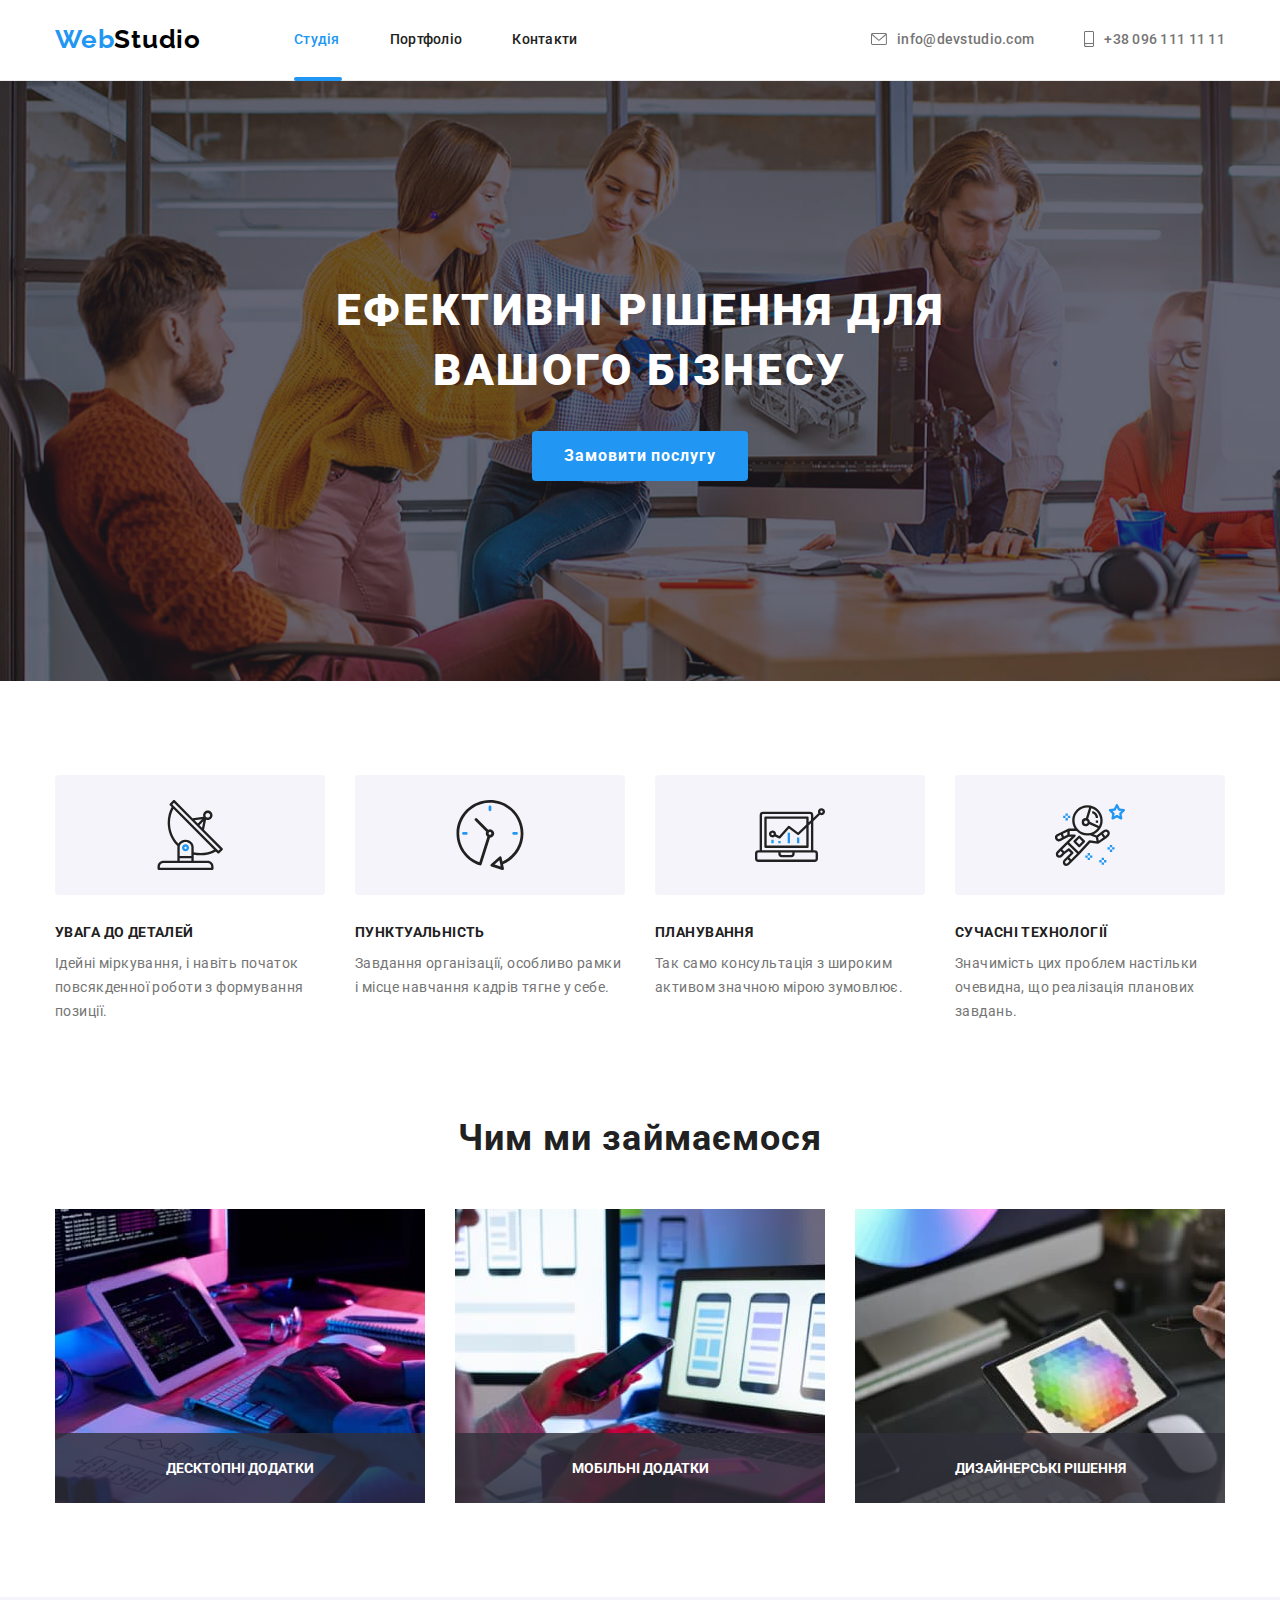
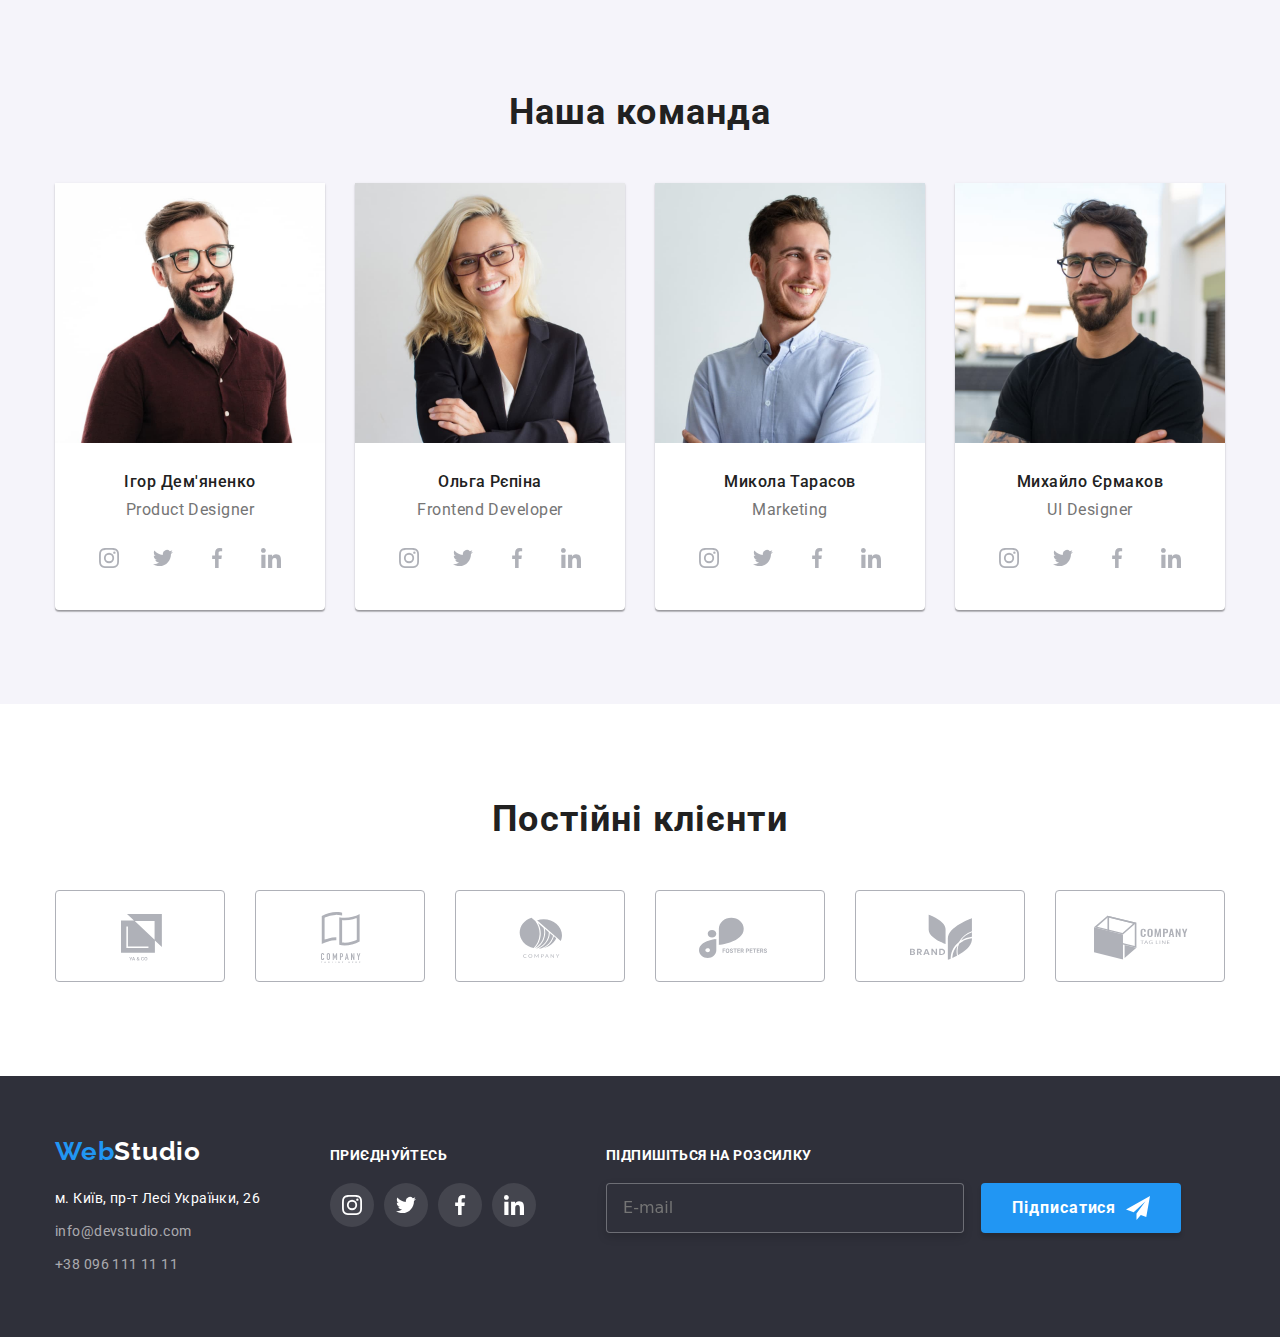
==== index.html @ 1483f4ca "homework-7" ====
<!DOCTYPE html>
<html lang="en">
  <head>
    <meta charset="UTF-8" />
    <meta http-equiv="X-UA-Compatible" content="IE=edge" />
    <meta name="viewport" content="width=device-width, initial-scale=1.0" />
    <title>WebStudio</title>
    <link rel="stylesheet" href="./css/main.min.css">
    <link
      rel="stylesheet"
      href="https://cdnjs.cloudflare.com/ajax/libs/modern-normalize/1.1.0/modern-normalize.min.css"
    />
    <link rel="stylesheet" href="css/styles.css" />
    <link rel="preconnect" href="https://fonts.googleapis.com" />
    <link rel="preconnect" href="https://fonts.gstatic.com" crossorigin />
    <link
      href="https://fonts.googleapis.com/css2?family=Raleway:wght@700&family=Roboto:wght@400;500;700;900&display=swap"
      rel="stylesheet"
    />
  </head>
  <body>
    <!--site header-->
    <header class="header-border">
      <div class="container nave-block">
        <nav class="navigation">
          <a href="index.html" class="logo">
            <span class="logo__text">Web</span>Studio</a>
          <ul class="list nav--list">
            <li class="line__nav--list">
              <a href="index.html" class="list__link list__link--underline">Студія
              </a>
            </li>
            <li class="line__nav--list">
              <a href="portfolio.html" class="list__link">Портфоліо</a>
            </li>
            <li>
              <a href="./" class="list__link">Контакти</a>
            </li>
          </ul>
        </nav>
        <ul class="list contacts--list">
          <li>
            <a href="mailto:info@devstudio.com" class="mail-link"
              > <svg class="header-svg" width="16" height="12">
              <use href="./images/icons.svg#icon-envelope">
              </use>
            </svg> info@devstudio.com</a>
          </li>
          <li>
            <a href="tel:+380961111111" class="tel-link"
              > <svg class="header-svg" width="10" height="16">
              <use href="./images/icons.svg#icon-smartphone">
              </use>
            </svg> +38 096 111 11 11</a>
          </li>
        </ul>
      </div>
    </header>
    <!--main title-->
    <main>
      <section class="maine-background">
        <div class="container">
          <div class="header">
            <h1 class="header__text">
              Ефективні рішення для вашого бізнесу
            </h1>
            <button type="button" class="button" data-modal-open>
              Замовити послугу
            </button>
          </div>
        </div>
      </section>
    </main>
    <!--company advantages-->
    <section>
      <div class="container">
        <h3 class="visually-hidden">Benefits</h2>
        <ul class="list list--advent">
          <li class="line__list--advent">
            <div class="company-card">
            <svg width="70" height="70">
              <use href="./images/icons.svg#icon-Group">
              </use>
            </svg>
          </div>
            <h3 class="header__list--advent">УВАГА ДО ДЕТАЛЕЙ</h3>
            <p class="paragraph__list--advent">Ідейні міркування, і навіть початок повсякденної роботи з формування позиції.
            </p>
          </li>
          <li class="line__list--advent">
            <div class="company-card">
            <svg width="70" height="70">
              <use href="./images/icons.svg#icon-clock">
              </use>
            </svg>
          </div>
            <h3 class="header__list--advent">ПУНКТУАЛЬНІСТЬ</h3>
            <p class="paragraph__list--advent">Завдання організації, особливо рамки і місце навчання кадрів тягне у себе.
            </p>
          </li>
          <li class="line__list--advent">
            <div class="company-card">
            <svg width="70" height="70">
              <use href="./images/icons.svg#icon-diagram">
              </use>
            </svg>
          </div>
            <h3 class="header__list--advent">ПЛАНУВАННЯ</h3>
            <p class="paragraph__list--advent">Так само консультація з широким активом значною мірою зумовлює.
            </p>
          </li>
          <li class="line__list--advent">
            <div class="company-card">
            <svg width="70" height="70">
              <use href="./images/icons.svg#icon-astronaut">
              </use>
            </svg>
          </div>
            <h3 class="header__list--advent">СУЧАСНІ ТЕХНОЛОГІЇ</h3>
            <p class="paragraph__list--advent">Значимість цих проблем настільки очевидна, що реалізація планових завдань.
            </p>
          </li>
        </ul>
      </div>
    </section>
    <!--company services-->
    <section class="services">
      <div class="container">
        <h2 class="webtudio-headers">Чим ми займаємося</h2>
        <ul class="list services--list">
          <li>
            <img src="images/imgg.jpg" alt="keyboard typing" width="370" />
            <div class="overlay-services">
            <p class="overlay-services__paragraph">Десктопні додатки</p>
            </div>
          </li>
          <li>
            <img class="img-position" src="images/imgf.jpg" alt="phone in hands" width="370" />
            <div class="overlay-services">
              <p class="overlay-services__paragraph">Мобільні додатки</p>
            </div>
          </li>
          <li>
            <img src="images/imge.jpg" alt="tablet in hand" width="370" />
            <div class="overlay-services">
            <p class="overlay-services__paragraph">Дизайнерські рішення</p>
            </div>
          </li>
        </ul>
      </div>
    </section>
    <!--company team-->
    <section class="team">
      <div class="container">
        <h2 class="webtudio-headers">Наша команда</h2>
        <ul class="team-list">
          <li class="team-list__line">
            <img src="images/imgd.jpg" alt="man with glasses" width="270" />
            <div class="team-list__card">
              <h3 class="team-list__header">Ігор Дем'яненко</h3>
              <p class="team-list__paragraph">Product Designer</p>
              <ul class="team-item">
          <li class="team-item__line">
           <a href="#" class="team-item__link">
            <svg viewBox="0 0 32 32" width="20">
              <use href="./images/icons.svg#icon-instagram2">
              </use>
            </svg>
           </a>
          </li>
          <li class="team-item__line">
           <a href="#" class="team-item__link">
            <svg viewBox="0 0 32 32" width="20">
              <use href="./images/icons.svg#icon-twitter1">
              </use>
            </svg>
           </a>
          </li>
          <li class="team-item__line">
           <a href="#" class="team-item__link">
            <svg viewBox="0 0 32 32" width="20">
              <use href="./images/icons.svg#icon-facebook">
              </use>
            </svg>
           </a>
          </li>
          <li class="team-item__line">
           <a href="#" class="team-item__link">
            <svg viewBox="0 0 32 32" width="20" height="20">
              <use href="./images/icons.svg#icon-linkedin1">
              </use>
            </svg>
           </a>
          </li>
             </ul>
            </div>
          </li>
          <li class="team-list__line">
            <img src="images/imga.jpg" alt="woman with glasses" width="270" />
            <div class="team-list__card">
              <h3 class="team-list__header">Ольга Рєпіна</h3>
              <p class="team-list__paragraph">Frontend Developer</p>
              <ul class="team-item">
          <li class="team-item__line">
           <a href="#" class="team-item__link">
            <svg viewBox="0 0 32 32" width="20">
              <use href="./images/icons.svg#icon-instagram2">
              </use>
            </svg>
           </a>
          </li>
          <li class="team-item__line">
           <a href="#" class="team-item__link">
            <svg viewBox="0 0 32 32" width="20">
              <use href="./images/icons.svg#icon-twitter1">
              </use>
            </svg>
           </a>
          </li>
          <li class="team-item__line">
           <a href="#" class="team-item__link">
            <svg viewBox="0 0 32 32" width="20">
              <use href="./images/icons.svg#icon-facebook">
              </use>
            </svg>
           </a>
          </li>
          <li class="team-item__line">
           <a href="#" class="team-item__link">
            <svg viewBox="0 0 32 32" width="20" height="20">
              <use href="./images/icons.svg#icon-linkedin1">
              </use>
            </svg>
           </a>
          </li>
             </ul>
            </div>
          </li>
          <li class="team-list__line">
            <img src="images/imgb.jpg" alt="smiling man" width="270" />
            <div class="team-list__card">
              <h3 class="team-list__header">Микола Тарасов</h3>
              <p class="team-list__paragraph">Marketing</p>
              <ul class="team-item">
          <li class="team-item__line">
           <a href="#" class="team-item__link">
            <svg viewBox="0 0 32 32" width="20">
              <use href="./images/icons.svg#icon-instagram2">

              </use>
            </svg>
           </a>
          </li>
          <li class="team-item__line">
           <a href="#" class="team-item__link">
            <svg viewBox="0 0 32 32" width="20">
              <use href="./images/icons.svg#icon-twitter1">

              </use>
            </svg>
           </a>
          </li>
          <li class="team-item__line">
           <a href="#" class="team-item__link">
            <svg viewBox="0 0 32 32" width="20">
              <use href="./images/icons.svg#icon-facebook">

              </use>
            </svg>
           </a>
          </li>
          <li class="team-item__line">
           <a href="#" class="team-item__link">
            <svg viewBox="0 0 32 32" width="20" height="20">
              <use href="./images/icons.svg#icon-linkedin1">

              </use>
            </svg>
           </a>
          </li>
             </ul>
            </div>
          </li>
          <li class="team-list__line">
            <img src="images/imgc.jpg" alt="man with glasses" width="270" />
            <div class="team-list__card">
              <h3 class="team-list__header">Михайло Єрмаков</h3>
              <p class="team-list__paragraph">UI Designer</p>
              <ul class="team-item">
          <li class="team-item__line">
           <a href="#" class="team-item__link">
            <svg viewBox="0 0 32 32" width="20">
              <use href="./images/icons.svg#icon-instagram2">

              </use>
            </svg>
           </a>
          </li>
          <li class="team-item__line">
           <a href="#" class="team-item__link">
            <svg viewBox="0 0 32 32" width="20">
              <use href="./images/icons.svg#icon-twitter1">

              </use>
            </svg>
           </a>
          </li>
          <li class="team-item__line">
           <a href="#" class="team-item__link">
            <svg viewBox="0 0 32 32" width="20">
              <use href="./images/icons.svg#icon-facebook">

              </use>
            </svg>
           </a>
          </li>
          <li class="team-item__line">
           <a href="#" class="team-item__link">
            <svg viewBox="0 0 32 32" width="20">
              <use href="./images/icons.svg#icon-linkedin1">

              </use>
            </svg>
           </a>
          </li>
             </ul>
            </div>
          </li>
        </ul>
      </div>
    </section>
    <!--Partner-->
    <div class="container partner">
    <h2 class="webtudio-headers">
      Постійні клієнти
    </h2>
    <ul class="partner-list">
    <li class="partner-list__line">
     <a href="#" class="partner-list__link">
      <svg viewBox="0 0 28 32" width="41">
       <use href="./images/icons.svg#icon-group1">
      </use>
      </svg>
     </a>
      </li>
      <li class="partner-list__line">
<a href="#" class="partner-list__link">
  <svg viewBox="0 0 25 32" width="40">
    <use href="./images/icons.svg#icon-group2">

    </use>
  </svg>
</a>       
      </li>
      <li class="partner-list__line">
<a href="#" class="partner-list__link">
  <svg viewBox="0 0 34 32" width="43.46">
    <use href="./images/icons.svg#icon-Object">

    </use>
  </svg>
</a>
      </li>
      <li class="partner-list__line">
<a href="#" class="partner-list__link">
  <svg viewBox="0 0 65 32" width="84.44">
    <use href="./images/icons.svg#icon-group3">

    </use>
  </svg>
</a>
      </li>
      <li class="partner-list__line">
<a href="#" class="partner-list__link">
  <svg viewBox="0 0 43 32" width="62.54">
    <use href="./images/icons.svg#icon-group4">

    </use>
  </svg>
</a>
      </li>
      <li class="partner-list__line">
<a href="#" class="partner-list__link">
  <svg viewBox="0 0 67 32" width="93.79">
    <use href="./images/icons.svg#icon-Object5">

    </use>
  </svg>
</a>
      </li>
    </ul>
    </div>
    <!--contact Information-->
    <footer class="footer-background">
      <div class="container footer-block">
        <div class="footer-element-1">
        <a href="index.html" class="footer-link">
          <span class="logo__text">Web</span>Studio</a>
        <address>
          <ul class="footer-navigation">
            <li class="footer-navigation__line">
              <a
                href="https://goo.su/RLjycHD"
                target="_blank"
                rel="noopener noreferrer nofollow"
                class="footer-map"
                >м. Київ, пр-т Лесі Українки, 26</a
              >
            </li>
            <li class="footer-navigation__line">
              <a href="mailto:info@devstudio.com" class="footer-mail"
                >info@devstudio.com</a
              >
            </li>
            <li class="footer-navigation__line">
              <a href="tel:+380961111111" class="footer-number"
                >+38 096 111 11 11</a
              >
            </li>
          </ul>
        </div>
          <div class="footer-element-2">
            <p class="footer-paragraph">
              Приєднуйтесь
            </p>
          <ul class="footer-icon">
            <li class="footer-icon__line">
              <a href="#" class="footer-icon__link">
            <svg viewBox="0 0 32 32" width="20">
              <use href="./images/icons.svg#icon-instagram2">
              </use>
            </svg>
           </a>
            </li>
            <li>
              <a href="#" class="footer-icon__link">
            <svg viewBox="0 0 32 32" width="20">
              <use href="./images/icons.svg#icon-twitter1">
              </use>
            </svg>
           </a>
            </li>
            <li>
              <a href="#" class="footer-icon__link">
            <svg viewBox="0 0 32 32" width="20">
              <use href="./images/icons.svg#icon-facebook">
              </use>
            </svg>
           </a>
            </li>
            <li>
              <a href="#" class="footer-icon__link">
            <svg viewBox="0 0 32 32" width="20">
              <use href="./images/icons.svg#icon-linkedin1">
              </use>
            </svg>
           </a>
            </li>
          </ul>
          </div>
          <form>
            <p class="footer-paragraph">Підпишіться на розсилку</p>
            <label class="footer-form">
              <input 
              type="email" 
              name="email" 
              placeholder="E-mail"
              class="footer-form__input">
            </label>           
            <button type="submit" class="footer-button"> <span class="button-display"> Підписатися
              <svg viewBox="0 0 32 32" width="24" class="footer-button__icon">
              <use href="./images/icons.svg#icon-send">
              </use>
            </svg>
            </span>
            </button>
          </form>
          </div>
        </address>
      </div>
    </footer>
    <!--data-modal-->
    <div class="backdrop is-hidden" data-modal>
  <div class="modal">
    <form class="data-form">
      <h2 class="data-form__header">Залиште свої дані, ми вам передзвонимо</h2>
      <div class="inputs">
      <div class="form-field">
      <label for="name">
        <p class="data-form__paragraph">Ім'я</p>
        <div class="text-field">
        <input type="text" name="name" id="name" placeholder=" " class="text-field__input"/>
        <svg viewBox="0 0 32 32" width="18" class="text-field__icon">
              <use href="./images/icons.svg#icon-person-black">
              </use>
            </svg>
        </div>
      </label>
    </div>
      <div class="form-field">
      <label for="tel">
        <p class="data-form__paragraph">Телефон</p>
        <div class="text-field">
      <input type="tel" name="phone_number" id="tel" placeholder=" " class="text-field__input"/>
      <svg viewBox="0 0 32 32" width="18" class="text-field__icon">
              <use href="./images/icons.svg#icon-phone-black">
              </use>
            </svg>
            </div>
      </label>
      </div>
      <div class="form-field">
      <label for="email">
        <p class="data-form__paragraph">Пошта</p>
        <div class="text-field">
      <input type="email" name="email" id="email" placeholder=" " class="text-field__input"/>
      <svg viewBox="0 0 32 32" width="18" class="text-field__icon">
              <use href="./images/icons.svg#icon-email-black">
              </use>
            </svg>
            </div>
      </label>
      </div>
      <div class="form-field">
      <label>
        <p class="data-form__paragraph">Коментар</p>
        <textarea name="Commets" placeholder="Введіть текст" class="comment"></textarea>
      </label>
      </div>
      </div>
      <div class="checkbox">
        <label for="treaty" class="checkbox__lable">
      <input 
       type="checkbox" 
       name="" 
       id="treaty" 
       class="checkbox__input">
      <svg viewBox="0 0 34 32" width="16" class="checkbox__icon">
        <use href="./images/icons.svg#icon-icon-check">
        </use>
      </svg>
      <span class="checkbox__text"> Погоджуюся з розсилкою та приймаю <a href="#" class="checkbox__link"> Умови договору</a> </span>
      </label>
      </div>
      <div>
      <button type="submit" class="form-button">
        Відправити
      </button>
      </div>
    </form>
    <button class="modal-close" type="button" data-modal-close>
      <svg viewBox="0 0 32 32" width="18" height="18" class="modal-close__icon">
        <use href="./images/icons.svg#icon-close">
        </use>
      </svg>

    </button>

  </div>

    </div>
    <script src="./js/modal.js"></script>
  </body>
</html>
---- css/main.min.css ----
body{font-family:"Roboto","Raleway";color:#212121}.list{list-style-type:none;margin:0px;padding:0px}.container{width:1200px;padding-left:15px;padding-right:15px;margin:0 auto}h1,h2,h3,h4,h5,h6,p,ul{margin:0px}section{padding-top:94px;padding-bottom:94px}img{display:block;max-width:100%;height:auto}.logo{font-family:"Raleway";font-weight:700;font-size:26px;line-height:1.19;letter-spacing:.03em;color:#000;text-decoration:none;-webkit-transition-duration:250ms;transition-duration:250ms;-webkit-transition-timing-function:cubic-bezier(0.4, 0, 0.2, 1);transition-timing-function:cubic-bezier(0.4, 0, 0.2, 1)}.logo__text{color:#2196f3}.list__link{font-family:"Roboto";font-weight:500;font-size:14px;line-height:1.14;letter-spacing:.02em;text-decoration:none;color:#212121;-webkit-transition-duration:250ms;transition-duration:250ms;-webkit-transition-timing-function:cubic-bezier(0.4, 0, 0.2, 1);transition-timing-function:cubic-bezier(0.4, 0, 0.2, 1)}.list__link:hover{color:#2196f3}.list__link:focus{color:#2196f3;-webkit-transition-duration:250ms;transition-duration:250ms;-webkit-transition-timing-function:cubic-bezier(0.4, 0, 0.2, 1);transition-timing-function:cubic-bezier(0.4, 0, 0.2, 1)}.mail-link{font-family:"Roboto";font-weight:500;font-size:14px;line-height:1.14px;letter-spacing:.02em;color:#757575;text-decoration:none;margin-right:50px;display:-webkit-box;display:-ms-flexbox;display:flex;-webkit-box-align:center;-ms-flex-align:center;align-items:center;-webkit-transition-duration:250ms;transition-duration:250ms;-webkit-transition-timing-function:cubic-bezier(0.4, 0, 0.2, 1);transition-timing-function:cubic-bezier(0.4, 0, 0.2, 1)}.mail-link:hover{color:#2196f3}.mail-link:hover .header-svg,.mail-link:focus .header-svg{fill:#2196f3}.header-svg{fill:#757575;margin-right:10px;-webkit-transition-duration:250ms;transition-duration:250ms;-webkit-transition-timing-function:cubic-bezier(0.4, 0, 0.2, 1);transition-timing-function:cubic-bezier(0.4, 0, 0.2, 1)}.tel-link{font-family:"Roboto";font-weight:500;font-size:14px;line-height:1.14px;letter-spacing:.02em;color:#757575;text-decoration:none;display:-webkit-box;display:-ms-flexbox;display:flex;-webkit-box-align:center;-ms-flex-align:center;align-items:center;-webkit-transition-duration:250ms;transition-duration:250ms;-webkit-transition-timing-function:cubic-bezier(0.4, 0, 0.2, 1);transition-timing-function:cubic-bezier(0.4, 0, 0.2, 1)}.tel-link:hover .header-svg,.tel-link:focus .header-svg{fill:#2196f3}.tel-link:hover{color:#2196f3}.nave-block{display:-webkit-box;display:-ms-flexbox;display:flex}.navigation{display:-webkit-box;display:-ms-flexbox;display:flex;-webkit-box-align:center;-ms-flex-align:center;align-items:center}.nav--list{display:-webkit-box;display:-ms-flexbox;display:flex;-webkit-box-align:center;-ms-flex-align:center;align-items:center;padding-left:0px;margin-left:93px;margin-right:auto}.line__nav--list{margin-right:50px}.contacts--list{display:-webkit-box;display:-ms-flexbox;display:flex;-webkit-box-align:center;-ms-flex-align:center;align-items:center;padding-left:0px;margin-left:auto}.header-border{border-bottom:1px solid #ececec;padding:24px 0 25px}.list__link--underline{position:relative;color:#2196f3}.list__link--underline::after{content:" ";display:block;position:absolute;width:48px;height:4px;background:#2196f3;border-radius:2px;margin-top:28px}.list__link--underline-2{position:relative;color:#2196f3}.list__link--underline-2::after{content:" ";display:block;position:absolute;width:78px;height:4px;background:#2196f3;border-radius:2px;margin-top:28px}.maine-background{padding:200px 0;background-color:#2f303a;background-image:-webkit-gradient(linear, left top, right top, from(rgba(47, 48, 58, 0.4)), to(rgba(47, 48, 58, 0.4))),url(../images/background.png);background-image:linear-gradient(to right, rgba(47, 48, 58, 0.4), rgba(47, 48, 58, 0.4)),url(../images/background.png);max-width:1600px;margin:0 auto}.header{display:-webkit-box;display:-ms-flexbox;display:flex;-webkit-box-orient:vertical;-webkit-box-direction:normal;-ms-flex-direction:column;flex-direction:column;-webkit-box-align:center;-ms-flex-align:center;align-items:center}.header__text{font-family:"Roboto";font-weight:900;font-size:44px;line-height:1.36;letter-spacing:.06em;text-transform:uppercase;color:#fff;text-align:center;max-width:696px}.button{font-family:"Roboto";font-weight:700;font-size:16px;line-height:1.87;letter-spacing:.06em;background:#2196f3;color:#fff;border:none;border-radius:4px;width:216px;height:50px;margin-top:30px;-webkit-transition-duration:250ms;transition-duration:250ms;-webkit-transition-timing-function:cubic-bezier(0.4, 0, 0.2, 1);transition-timing-function:cubic-bezier(0.4, 0, 0.2, 1);cursor:pointer}.button:hover{-webkit-box-shadow:0px 4px 4px rgba(0,0,0,.15);box-shadow:0px 4px 4px rgba(0,0,0,.15)}.visually-hidden{position:absolute;white-space:nowrap;width:1px;height:1px;overflow:hidden;border:0;padding:0;clip:rect(0 0 0 0);-webkit-clip-path:inset(50%);clip-path:inset(50%);margin:-1px}.company-card{display:-webkit-box;display:-ms-flexbox;display:flex;-webkit-box-pack:center;-ms-flex-pack:center;justify-content:center;-webkit-box-align:center;-ms-flex-align:center;align-items:center;background:#f5f4fa;border-radius:4px;margin-bottom:30px;width:270px;height:120px}.list--advent{display:-webkit-box;display:-ms-flexbox;display:flex;padding-left:0px;gap:30px}.line__list--advent{width:270px}.header__list--advent{font-family:"Roboto";font-weight:700;font-size:14px;line-height:1.14;letter-spacing:.03em;text-transform:uppercase;padding-bottom:10px}.paragraph__list--advent{font-family:"Roboto";font-size:14px;line-height:24px;letter-spacing:.03em;color:#757575}.overlay-services{position:relative;display:-webkit-box;display:-ms-flexbox;display:flex;-webkit-box-pack:center;-ms-flex-pack:center;justify-content:center}.overlay-services::before{content:"";position:absolute;bottom:0;width:100%;height:70px;background-color:rgba(47,48,58,.8)}.overlay-services__paragraph{font-family:"Roboto";position:absolute;bottom:0;margin:0;padding:27px 0;font-weight:700;font-size:14px;line-height:1.143;text-transform:uppercase;color:#fff}.services{padding-top:0}.webtudio-headers{font-family:"Roboto";font-weight:700;font-size:36px;line-height:1.16;letter-spacing:.03em;text-align:center}.services--list{display:-webkit-box;display:-ms-flexbox;display:flex;padding-left:0px;gap:30px;margin-top:50px}.team-item{display:-webkit-box;display:-ms-flexbox;display:flex;-webkit-box-pack:center;-ms-flex-pack:center;justify-content:center;-webkit-box-align:center;-ms-flex-align:center;align-items:center;padding:0px}.team-item__line{list-style-type:none}.team-item__line:not(:first-child){margin-left:10px}.team-item__link{display:-webkit-box;display:-ms-flexbox;display:flex;-webkit-box-align:center;-ms-flex-align:center;align-items:center;-webkit-box-pack:center;-ms-flex-pack:center;justify-content:center;fill:#afb1b8;width:44px;height:44px;-webkit-transition-duration:250ms;transition-duration:250ms;-webkit-transition-timing-function:cubic-bezier(0.4, 0, 0.2, 1);transition-timing-function:cubic-bezier(0.4, 0, 0.2, 1)}.team-item__link:hover{fill:#fff;background:#2196f3;border-radius:50%}.team-item__link:focus{fill:#fff;background:#2196f3;border-radius:50%;-webkit-transition-duration:250ms;transition-duration:250ms;-webkit-transition-timing-function:cubic-bezier(0.4, 0, 0.2, 1);transition-timing-function:cubic-bezier(0.4, 0, 0.2, 1)}.team-list{display:-webkit-box;display:-ms-flexbox;display:flex;gap:30px;padding-left:0px;margin-top:50px}.team-list__line{background:#fff;-webkit-box-shadow:0px 1px 3px rgba(0,0,0,.12),0px 1px 1px rgba(0,0,0,.14),0px 2px 1px rgba(0,0,0,.2);box-shadow:0px 1px 3px rgba(0,0,0,.12),0px 1px 1px rgba(0,0,0,.14),0px 2px 1px rgba(0,0,0,.2);border-radius:0px 0px 4px 4px;list-style-type:none}.team-list__card{text-align:center;padding-top:30px;padding-bottom:30px}.team-list__header{font-family:"Roboto";font-weight:500;font-size:16px;line-height:1.18;letter-spacing:.03em}.team-list__paragraph{font-family:"Roboto";font-size:16px;line-height:1.18;letter-spacing:.03em;color:#757575;margin-top:10px;margin-bottom:16px}.webtudio-headers{font-family:"Roboto";font-weight:700;font-size:36px;line-height:42px;text-align:center;letter-spacing:.03em;color:#212121}.team{background-color:#f5f4fa}.partner{padding-top:94px;padding-bottom:94px}.partner-list{display:-webkit-box;display:-ms-flexbox;display:flex;-webkit-box-pack:center;-ms-flex-pack:center;justify-content:center;-webkit-box-align:center;-ms-flex-align:center;align-items:center;padding-left:0;margin-top:50px;gap:30px}.partner-list__line{list-style-type:none;width:170px;height:92px;border:1px solid #afb1b8;border-radius:4px;-webkit-transition-duration:250ms;transition-duration:250ms;-webkit-transition-timing-function:cubic-bezier(0.4, 0, 0.2, 1);transition-timing-function:cubic-bezier(0.4, 0, 0.2, 1)}.partner-list__link{fill:#afb1b8;display:-webkit-box;display:-ms-flexbox;display:flex;-webkit-box-align:center;-ms-flex-align:center;align-items:center;-webkit-box-pack:center;-ms-flex-pack:center;justify-content:center;width:170px;height:92px;-webkit-transition-duration:250ms;transition-duration:250ms;-webkit-transition-timing-function:cubic-bezier(0.4, 0, 0.2, 1);transition-timing-function:cubic-bezier(0.4, 0, 0.2, 1)}.partner-list__link:hover{fill:#2196f3}.partner-list__line:hover{border:1px solid #2196f3;border-radius:4px}.partner-list__line:focus{border:1px solid #2196f3;border-radius:4px;-webkit-transition-duration:250ms;transition-duration:250ms;-webkit-transition-timing-function:cubic-bezier(0.4, 0, 0.2, 1);transition-timing-function:cubic-bezier(0.4, 0, 0.2, 1)}.partner-list__link:focus{fill:#2196f3;-webkit-transition-duration:250ms;transition-duration:250ms;-webkit-transition-timing-function:cubic-bezier(0.4, 0, 0.2, 1);transition-timing-function:cubic-bezier(0.4, 0, 0.2, 1)}.backdrop{position:fixed;width:100%;height:100%;top:0;left:0;background-color:rgba(0,0,0,.2);-webkit-transition:opacity 250ms cubic-bezier(0.4, 0, 0.2, 1);transition:opacity 250ms cubic-bezier(0.4, 0, 0.2, 1);opacity:1}.backdrop.is-hidden .modal{-webkit-transform:translate(-50%, -50%) scale(0.9);transform:translate(-50%, -50%) scale(0.9);-webkit-transition:-webkit-transform 250ms cubic-bezier(0.4, 0, 0.2, 1);transition:-webkit-transform 250ms cubic-bezier(0.4, 0, 0.2, 1);transition:transform 250ms cubic-bezier(0.4, 0, 0.2, 1);transition:transform 250ms cubic-bezier(0.4, 0, 0.2, 1), -webkit-transform 250ms cubic-bezier(0.4, 0, 0.2, 1)}.modal{position:absolute;width:528px;height:581px;background-color:#fff;top:50%;left:50%;-webkit-transform:translate(-50%, -50%) scale(1);transform:translate(-50%, -50%) scale(1);-webkit-transition:-webkit-transform 250ms cubic-bezier(0.4, 0, 0.2, 1);transition:-webkit-transform 250ms cubic-bezier(0.4, 0, 0.2, 1);transition:transform 250ms cubic-bezier(0.4, 0, 0.2, 1);transition:transform 250ms cubic-bezier(0.4, 0, 0.2, 1), -webkit-transform 250ms cubic-bezier(0.4, 0, 0.2, 1)}.backdrop.is-hidden{opacity:0;pointer-events:none}.modal-close{position:absolute;display:-webkit-box;display:-ms-flexbox;display:flex;-webkit-box-pack:center;-ms-flex-pack:center;justify-content:center;-webkit-box-align:center;-ms-flex-align:center;align-items:center;width:30px;height:30px;border:1px solid rgba(0,0,0,.1019607843);background-color:#fff;border-radius:50%;margin-left:490px;margin-top:8px}.modal-close__icon{fill:#000;cursor:pointer}.modal-close__icon:hover{fill:#2196f3}.data-form{position:absolute}.data-form__header{font-family:"Roboto";text-align:center;font-size:20px;letter-spacing:.03em;margin-top:40px}.data-form__paragraph{font-family:"Roboto";font-size:12px;line-height:14px;letter-spacing:.01em;color:#757575;margin-bottom:4px;width:22px;height:14px}.inputs{margin-top:12px;margin-right:40px;margin-left:40px;margin-bottom:20px}.form-field{display:-webkit-box;display:-ms-flexbox;display:flex;-webkit-box-align:center;-ms-flex-align:center;align-items:center;-webkit-box-pack:center;-ms-flex-pack:center;justify-content:center;margin-top:10px}.text-field{position:relative}.text-field__icon{position:absolute;top:50%;left:15px;-webkit-transform:translateY(-50%);transform:translateY(-50%);cursor:pointer}.text-field__input{-webkit-box-sizing:border-box;box-sizing:border-box;width:448px;height:40px;border:1px solid rgba(33,33,33,.2);border-radius:4px;outline:none;resize:none;cursor:pointer;padding-left:42px}.text-field__input:focus{border:1px solid #2196f3}.text-field__input:focus+.text-field__icon{fill:#2196f3}.checkbox{width:425px;height:24px;margin-left:52px}.checkbox__lable{display:-webkit-box;display:-ms-flexbox;display:flex;-webkit-box-pack:center;-ms-flex-pack:center;justify-content:center;-webkit-box-align:center;-ms-flex-align:center;align-items:center}.checkbox__input{appearance:none;-webkit-appearance:none;-moz-appearance:none}.checkbox__icon{display:-webkit-box;display:-ms-flexbox;display:flex;-webkit-box-pack:center;-ms-flex-pack:center;justify-content:center;-webkit-box-align:center;-ms-flex-align:center;align-items:center;width:16px;height:15px;border:2px solid #212121;border-radius:2px;margin-right:8.38px;-webkit-transition-duration:250ms;transition-duration:250ms;-webkit-transition-timing-function:cubic-bezier(0.4, 0, 0.2, 1);transition-timing-function:cubic-bezier(0.4, 0, 0.2, 1);cursor:pointer}.checkbox__input:checked+.checkbox__icon{background-color:#2196f3;-webkit-transition-duration:250ms;transition-duration:250ms;-webkit-transition-timing-function:cubic-bezier(0.4, 0, 0.2, 1);transition-timing-function:cubic-bezier(0.4, 0, 0.2, 1);border:none}.checkbox__text{font-family:"Roboto";width:400.62px;height:24px;font-weight:400;font-size:14px;line-height:24px;letter-spacing:.03em;color:#757575}.checkbox__link{-webkit-text-decoration-line:underline;text-decoration-line:underline;color:#2196f3}.form-button{font-family:"Roboto";font-weight:700;font-size:16px;line-height:30px;letter-spacing:.06em;color:#fff;margin-top:30px;margin-left:164px;width:200px;height:50px;background:#2196f3;border-radius:4px;border:none;cursor:pointer}textarea{resize:none;width:448px;height:120px;border:1px solid rgba(33,33,33,.2);border-radius:4px}.comment{padding-left:16px;padding-top:12px;outline:none;resize:none;cursor:pointer}.comment::-webkit-input-placeholder{font-family:"Roboto";font-size:12px;line-height:14px;letter-spacing:.01em;color:rgba(117,117,117,.5)}.comment::-moz-placeholder{font-family:"Roboto";font-size:12px;line-height:14px;letter-spacing:.01em;color:rgba(117,117,117,.5)}.comment:-ms-input-placeholder{font-family:"Roboto";font-size:12px;line-height:14px;letter-spacing:.01em;color:rgba(117,117,117,.5)}.comment::-ms-input-placeholder{font-family:"Roboto";font-size:12px;line-height:14px;letter-spacing:.01em;color:rgba(117,117,117,.5)}.comment::placeholder{font-family:"Roboto";font-size:12px;line-height:14px;letter-spacing:.01em;color:rgba(117,117,117,.5)}.comment:focus{border:1px solid #2196f3;border-radius:4px}.footer-background{background-color:#2f303a;padding:60px 0}.footer-block{display:-webkit-box;display:-ms-flexbox;display:flex;gap:70px;-webkit-box-align:baseline;-ms-flex-align:baseline;align-items:baseline}.footer-element-1{display:-webkit-box;display:-ms-flexbox;display:flex;-webkit-box-orient:vertical;-webkit-box-direction:normal;-ms-flex-direction:column;flex-direction:column;padding:0}.footer-link{font-family:"Raleway";font-weight:700;font-size:26px;line-height:1.19;letter-spacing:.03em;color:#fff;text-decoration:none;-webkit-transition-duration:250ms;transition-duration:250ms;-webkit-transition-timing-function:cubic-bezier(0.4, 0, 0.2, 1);transition-timing-function:cubic-bezier(0.4, 0, 0.2, 1)}.footer-link:hover{text-shadow:0px 4px 4px rgba(0,0,0,.25)}address{margin-top:20px}.footer-navigation{padding:0px;list-style-type:none}.footer-navigation__line:not(:first-child){margin-top:9px}.footer-map{font-family:"Roboto";font-style:normal;font-size:14px;line-height:1.71;letter-spacing:.03em;color:#fff;text-decoration:none;-webkit-transition-duration:250ms;transition-duration:250ms;-webkit-transition-timing-function:cubic-bezier(0.4, 0, 0.2, 1);transition-timing-function:cubic-bezier(0.4, 0, 0.2, 1)}.footer-mail,.footer-number{font-family:"Roboto";font-style:normal;font-size:14px;line-height:1.71;letter-spacing:.03em;color:rgba(255,255,255,.6);text-decoration:none;-webkit-transition-duration:250ms;transition-duration:250ms;-webkit-transition-timing-function:cubic-bezier(0.4, 0, 0.2, 1);transition-timing-function:cubic-bezier(0.4, 0, 0.2, 1)}.footer-map:hover,.footer-mail:hover,.footer-number:hover{color:#2196f3;text-shadow:0px 4px 4px rgba(0,0,0,.25)}.footer-map:focus,.footer-mail:focus,.footer-number:focus{color:#2196f3;text-shadow:0px 4px 4px rgba(0,0,0,.25);-webkit-transition-duration:250ms;transition-duration:250ms;-webkit-transition-timing-function:cubic-bezier(0.4, 0, 0.2, 1);transition-timing-function:cubic-bezier(0.4, 0, 0.2, 1)}.footer-paragraph{font-family:"Roboto";font-weight:700;font-size:14px;line-height:16px;letter-spacing:.03em;text-transform:uppercase;color:#fff}.footer-element-2{display:-webkit-box;display:-ms-flexbox;display:flex;-webkit-box-orient:vertical;-webkit-box-direction:normal;-ms-flex-direction:column;flex-direction:column}.footer-icon{display:-webkit-box;display:-ms-flexbox;display:flex;padding:0;list-style-type:none;margin-top:20px;gap:10px}.footer-icon__link{display:-webkit-box;display:-ms-flexbox;display:flex;-webkit-box-pack:center;-ms-flex-pack:center;justify-content:center;-webkit-box-align:center;-ms-flex-align:center;align-items:center;fill:#fff;background:rgba(255,255,255,.1);border-radius:50%;width:44px;height:44px;-webkit-transition-duration:250ms;transition-duration:250ms;-webkit-transition-timing-function:cubic-bezier(0.4, 0, 0.2, 1);transition-timing-function:cubic-bezier(0.4, 0, 0.2, 1)}.footer-icon__link:hover{background:#2196f3}.footer-icon__link:focus{background:#2196f3;-webkit-transition-duration:250ms;transition-duration:250ms;-webkit-transition-timing-function:cubic-bezier(0.4, 0, 0.2, 1);transition-timing-function:cubic-bezier(0.4, 0, 0.2, 1)}.footer-form::-webkit-input-placeholder{font-family:"Roboto";font-style:normal;font-weight:400;font-size:16px;line-height:20px;letter-spacing:.03em;color:rgba(255,255,255,.6)}.footer-form::-moz-placeholder{font-family:"Roboto";font-style:normal;font-weight:400;font-size:16px;line-height:20px;letter-spacing:.03em;color:rgba(255,255,255,.6)}.footer-form:-ms-input-placeholder{font-family:"Roboto";font-style:normal;font-weight:400;font-size:16px;line-height:20px;letter-spacing:.03em;color:rgba(255,255,255,.6)}.footer-form::-ms-input-placeholder{font-family:"Roboto";font-style:normal;font-weight:400;font-size:16px;line-height:20px;letter-spacing:.03em;color:rgba(255,255,255,.6)}.footer-form::placeholder{font-family:"Roboto";font-style:normal;font-weight:400;font-size:16px;line-height:20px;letter-spacing:.03em;color:rgba(255,255,255,.6)}.footer-form__input{border:1px solid rgba(255,255,255,.3);border-radius:4px;background-color:#2f303a;-webkit-filter:drop-shadow(0px 4px 4px rgba(0, 0, 0, 0.15));filter:drop-shadow(0px 4px 4px rgba(0, 0, 0, 0.15));padding-top:0px;padding-left:16px;width:358px;height:50px;margin-top:20px;outline:none;cursor:pointer}.footer-button{font-family:"Roboto";width:200px;height:50px;background:#2196f3;-webkit-box-shadow:0px 4px 4px rgba(0,0,0,.15);box-shadow:0px 4px 4px rgba(0,0,0,.15);border-radius:4px;font-weight:700;font-size:16px;line-height:30px;letter-spacing:.06em;color:#fff;border:none;margin-left:12px;cursor:pointer}.footer-button__icon{margin-left:10px}.button-display{display:-webkit-box;display:-ms-flexbox;display:flex;-webkit-box-pack:center;-ms-flex-pack:center;justify-content:center;padding:0px}.filter-button{font-family:"Roboto";font-weight:500;font-size:16px;line-height:1.62;text-align:center;letter-spacing:.03em;background:#f5f4fa;border-radius:4px;border:none;height:38px;margin-right:8px;-webkit-transition-duration:250ms;transition-duration:250ms;-webkit-transition-timing-function:cubic-bezier(0.4, 0, 0.2, 1);transition-timing-function:cubic-bezier(0.4, 0, 0.2, 1)}.filter-button:hover{cursor:pointer;background:#2196f3;color:#fff;-webkit-box-shadow:0px 3px 1px rgba(0,0,0,.1),0px 1px 2px rgba(0,0,0,.08),0px 2px 2px rgba(0,0,0,.12);box-shadow:0px 3px 1px rgba(0,0,0,.1),0px 1px 2px rgba(0,0,0,.08),0px 2px 2px rgba(0,0,0,.12)}.filter-button:focus{cursor:pointer;background:#2196f3;color:#fff;-webkit-box-shadow:0px 3px 1px rgba(0,0,0,.1),0px 1px 2px rgba(0,0,0,.08),0px 2px 2px rgba(0,0,0,.12);box-shadow:0px 3px 1px rgba(0,0,0,.1),0px 1px 2px rgba(0,0,0,.08),0px 2px 2px rgba(0,0,0,.12);-webkit-transition-duration:250ms;transition-duration:250ms;-webkit-transition-timing-function:cubic-bezier(0.4, 0, 0.2, 1);transition-timing-function:cubic-bezier(0.4, 0, 0.2, 1)}.filter-button--1{width:73px}.filter-button--2{width:125px}.filter-button--3{width:112px}.filter-button--4{width:103px}.filter-button--5{width:130px}.list--cards{display:-webkit-box;display:-ms-flexbox;display:flex;-ms-flex-wrap:wrap;flex-wrap:wrap;gap:30px;margin-top:50px}.line__list--cards{-ms-flex-preferred-size:calc((100% - 60px)/3);flex-basis:calc((100% - 60px)/3);-webkit-transition-duration:250ms;transition-duration:250ms;-webkit-transition-timing-function:cubic-bezier(0.4, 0, 0.2, 1);transition-timing-function:cubic-bezier(0.4, 0, 0.2, 1)}.line__list--cards:hover{-webkit-box-shadow:0px 1px 1px rgba(0,0,0,.12),0px 4px 4px rgba(0,0,0,.06),1px 4px 6px rgba(0,0,0,.16);box-shadow:0px 1px 1px rgba(0,0,0,.12),0px 4px 4px rgba(0,0,0,.06),1px 4px 6px rgba(0,0,0,.16)}.cards-position{position:relative;overflow:hidden}.cards-position:hover .overlay-portfolio{-webkit-transform:translatey(0);transform:translatey(0);-webkit-transition-duration:250ms;transition-duration:250ms;-webkit-transition-timing-function:cubic-bezier(0.4, 0, 0.2, 1);transition-timing-function:cubic-bezier(0.4, 0, 0.2, 1)}.overlay-portfolio{top:0;left:0;position:absolute;padding-left:24px;padding-right:24px;padding-top:63px;padding-bottom:63px;width:100%;height:100%;-webkit-transform:translatey(101%);transform:translatey(101%);-webkit-transition-duration:250ms;transition-duration:250ms;-webkit-transition-timing-function:cubic-bezier(0.4, 0, 0.2, 1);transition-timing-function:cubic-bezier(0.4, 0, 0.2, 1);background:rgba(33,150,243,.9)}.overlay-portfolio__paragraph{font-family:"Roboto";font-weight:400;font-size:18px;line-height:28px;letter-spacing:.03em;color:#fff}.text-cards{margin:0px;padding-top:20px;padding-bottom:20px;padding-left:24px;padding-right:24px;background:#fff;border-left:1px solid #eee;border-right:1px solid #eee;border-bottom:1px solid #eee}.text-cards__header{font-family:"Roboto";font-weight:700;font-size:18px;line-height:36px;letter-spacing:.06em}.text-cards__paragraph{font-family:"Roboto";font-weight:400;font-size:16px;line-height:30px;letter-spacing:.03em;color:#757575;margin-top:4px}/*# sourceMappingURL=main.min.css.map */
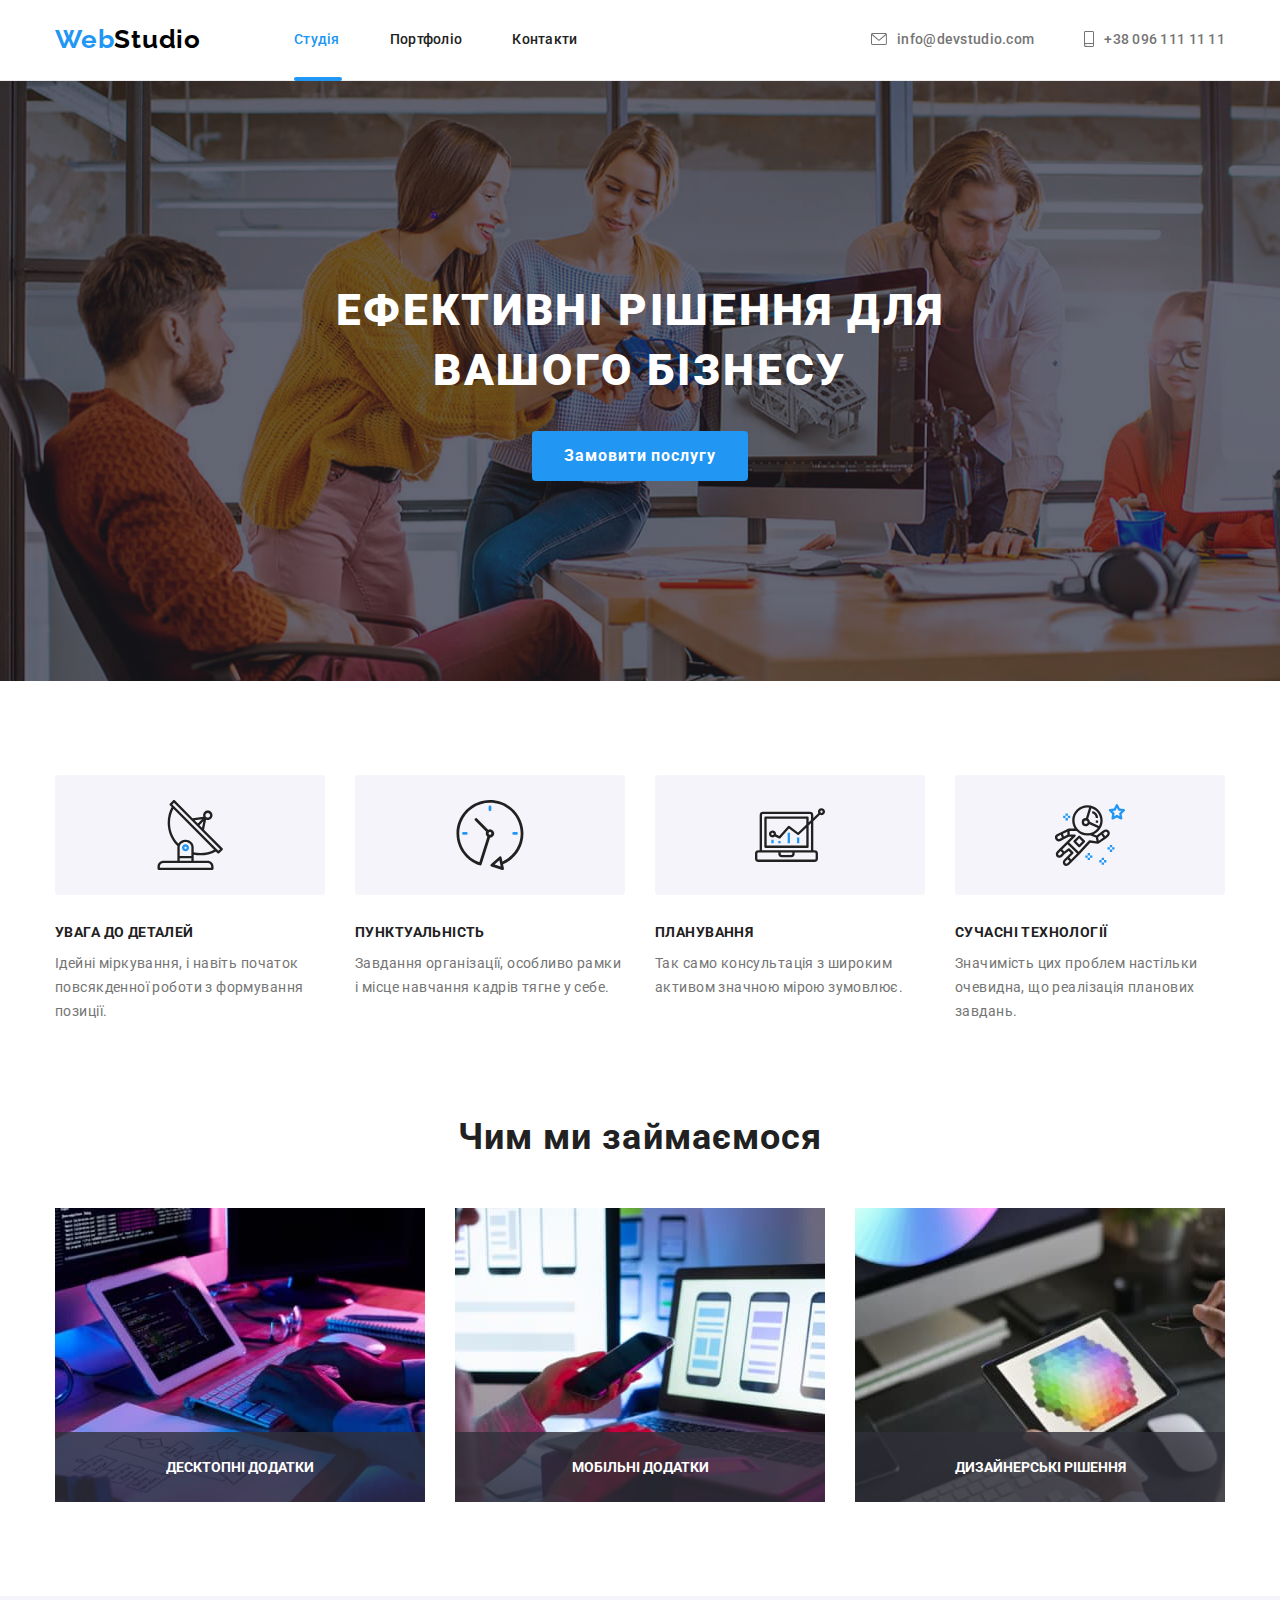
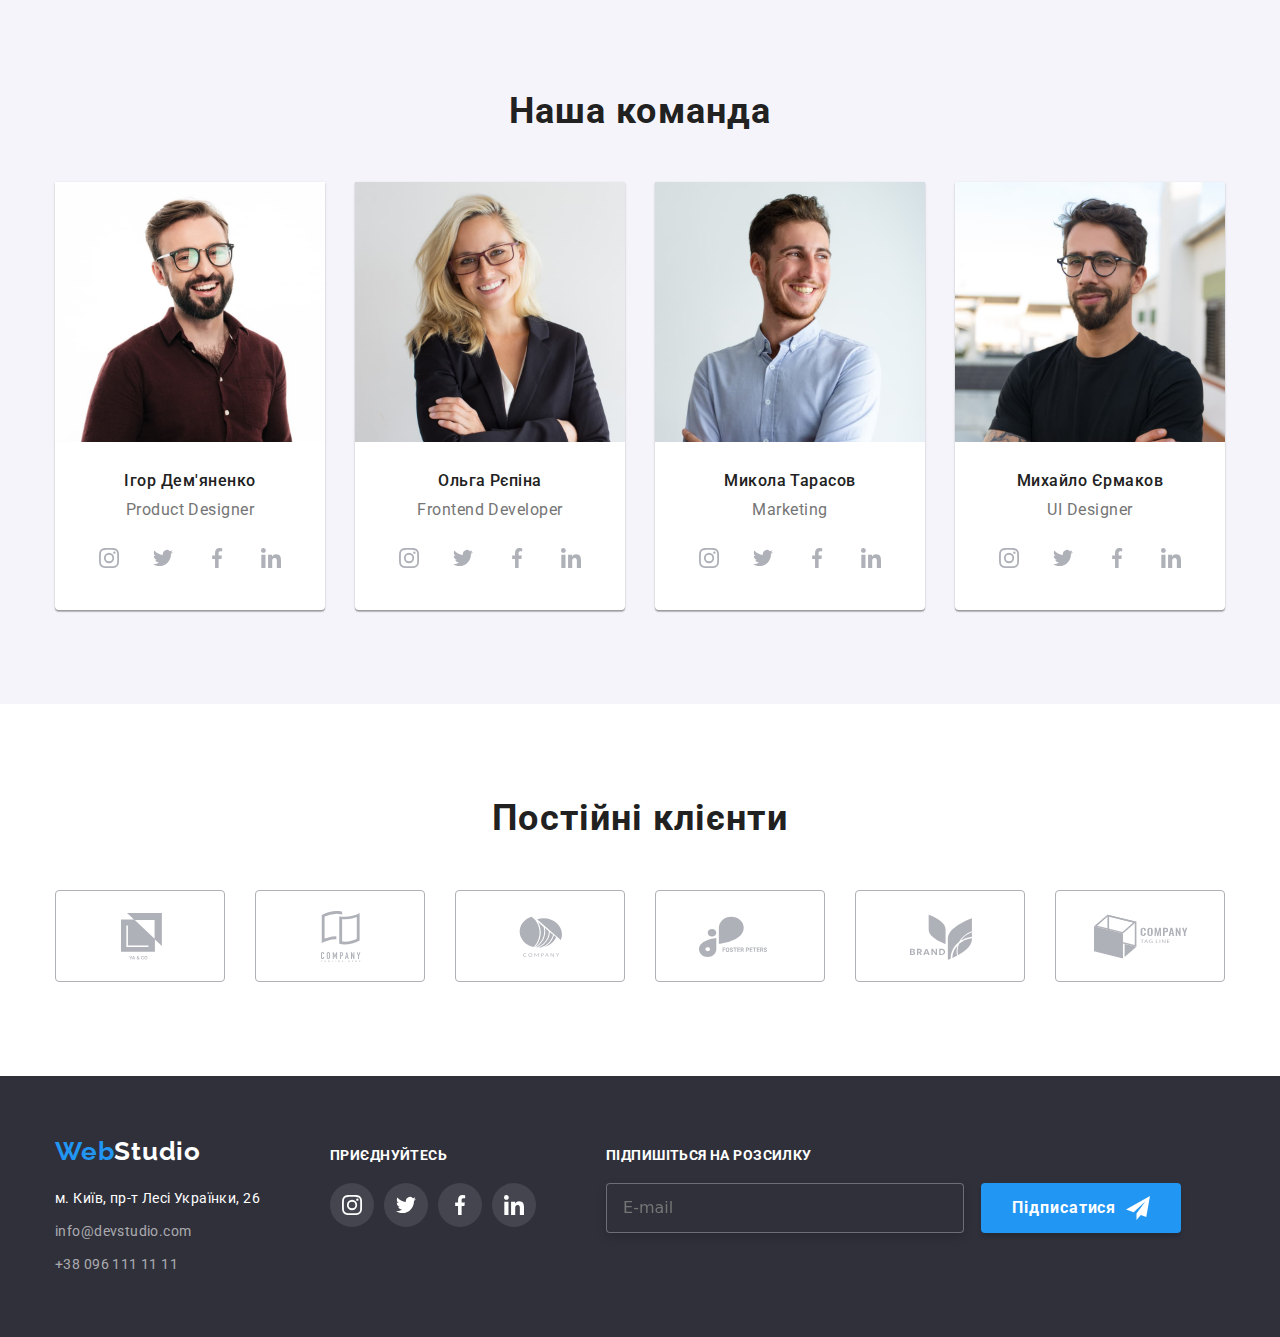
==== commit 073fd020: "homework-7" ====
--- a/index.html
+++ b/index.html
@@ -21,34 +21,34 @@
   <body>
     <!--site header-->
     <header class="header-border">
-      <div class="container nave-block">
+      <div class="container nav-block">
         <nav class="navigation">
-          <a href="index.html" class="logo">
-            <span class="logo__text">Web</span>Studio</a>
-          <ul class="list nav--list">
-            <li class="line__nav--list">
-              <a href="index.html" class="list__link list__link--underline">Студія
+          <a href="index.html" class="navigation__logo">
+            <span class="navigation__text">Web</span>Studio</a>
+          <ul class="nav-list">
+            <li class="nav-list__line">
+              <a href="index.html" class="nav-list__link list__link--underline">Студія
               </a>
             </li>
-            <li class="line__nav--list">
-              <a href="portfolio.html" class="list__link">Портфоліо</a>
+            <li class="nav-list__line">
+              <a href="portfolio.html" class="nav-list__link">Портфоліо</a>
             </li>
             <li>
-              <a href="./" class="list__link">Контакти</a>
+              <a href="./" class="nav-list__link">Контакти</a>
             </li>
           </ul>
         </nav>
-        <ul class="list contacts--list">
+        <ul class="contacts-list">
           <li>
             <a href="mailto:info@devstudio.com" class="mail-link"
-              > <svg class="header-svg" width="16" height="12">
+              > <svg class="contacts-list__icon" width="16" height="12">
               <use href="./images/icons.svg#icon-envelope">
               </use>
             </svg> info@devstudio.com</a>
           </li>
           <li>
             <a href="tel:+380961111111" class="tel-link"
-              > <svg class="header-svg" width="10" height="16">
+              > <svg class="contacts-list__icon" width="10" height="16">
               <use href="./images/icons.svg#icon-smartphone">
               </use>
             </svg> +38 096 111 11 11</a>
@@ -64,7 +64,7 @@
             <h1 class="header__text">
               Ефективні рішення для вашого бізнесу
             </h1>
-            <button type="button" class="button" data-modal-open>
+            <button type="button" class="header__button" data-modal-open>
               Замовити послугу
             </button>
           </div>
@@ -75,49 +75,49 @@
     <section>
       <div class="container">
         <h3 class="visually-hidden">Benefits</h2>
-        <ul class="list list--advent">
-          <li class="line__list--advent">
-            <div class="company-card">
+        <ul class="list-advent">
+          <li class="list-advent__line">
+            <div class="list-advent__card">
             <svg width="70" height="70">
               <use href="./images/icons.svg#icon-Group">
               </use>
             </svg>
           </div>
-            <h3 class="header__list--advent">УВАГА ДО ДЕТАЛЕЙ</h3>
-            <p class="paragraph__list--advent">Ідейні міркування, і навіть початок повсякденної роботи з формування позиції.
+            <h3 class="list-advent__header">УВАГА ДО ДЕТАЛЕЙ</h3>
+            <p class="list-advent__paragraph">Ідейні міркування, і навіть початок повсякденної роботи з формування позиції.
             </p>
           </li>
-          <li class="line__list--advent">
-            <div class="company-card">
+          <li class="list-advent__line">
+            <div class="list-advent__card">
             <svg width="70" height="70">
               <use href="./images/icons.svg#icon-clock">
               </use>
             </svg>
           </div>
-            <h3 class="header__list--advent">ПУНКТУАЛЬНІСТЬ</h3>
-            <p class="paragraph__list--advent">Завдання організації, особливо рамки і місце навчання кадрів тягне у себе.
+            <h3 class="list-advent__header">ПУНКТУАЛЬНІСТЬ</h3>
+            <p class="list-advent__paragraph">Завдання організації, особливо рамки і місце навчання кадрів тягне у себе.
             </p>
           </li>
-          <li class="line__list--advent">
-            <div class="company-card">
+          <li class="list-advent__line">
+            <div class="list-advent__card">
             <svg width="70" height="70">
               <use href="./images/icons.svg#icon-diagram">
               </use>
             </svg>
           </div>
-            <h3 class="header__list--advent">ПЛАНУВАННЯ</h3>
-            <p class="paragraph__list--advent">Так само консультація з широким активом значною мірою зумовлює.
+            <h3 class="list-advent__header">ПЛАНУВАННЯ</h3>
+            <p class="list-advent__paragraph">Так само консультація з широким активом значною мірою зумовлює.
             </p>
           </li>
-          <li class="line__list--advent">
-            <div class="company-card">
+          <li class="list-advent__line">
+            <div class="list-advent__card">
             <svg width="70" height="70">
               <use href="./images/icons.svg#icon-astronaut">
               </use>
             </svg>
           </div>
-            <h3 class="header__list--advent">СУЧАСНІ ТЕХНОЛОГІЇ</h3>
-            <p class="paragraph__list--advent">Значимість цих проблем настільки очевидна, що реалізація планових завдань.
+            <h3 class="list-advent__header">СУЧАСНІ ТЕХНОЛОГІЇ</h3>
+            <p class="list-advent__paragraph">Значимість цих проблем настільки очевидна, що реалізація планових завдань.
             </p>
           </li>
         </ul>
@@ -126,24 +126,24 @@
     <!--company services-->
     <section class="services">
       <div class="container">
-        <h2 class="webtudio-headers">Чим ми займаємося</h2>
-        <ul class="list services--list">
+        <h2 class="services__headers">Чим ми займаємося</h2>
+        <ul class="services-list">
           <li>
             <img src="images/imgg.jpg" alt="keyboard typing" width="370" />
-            <div class="overlay-services">
-            <p class="overlay-services__paragraph">Десктопні додатки</p>
+            <div class="services-list__overlay">
+            <p class="services-list__paragraph">Десктопні додатки</p>
             </div>
           </li>
           <li>
-            <img class="img-position" src="images/imgf.jpg" alt="phone in hands" width="370" />
-            <div class="overlay-services">
-              <p class="overlay-services__paragraph">Мобільні додатки</p>
+            <img src="images/imgf.jpg" alt="phone in hands" width="370" />
+            <div class="services-list__overlay">
+              <p class="services-list__paragraph">Мобільні додатки</p>
             </div>
           </li>
           <li>
             <img src="images/imge.jpg" alt="tablet in hand" width="370" />
-            <div class="overlay-services">
-            <p class="overlay-services__paragraph">Дизайнерські рішення</p>
+            <div class="services-list__overlay">
+            <p class="services-list__paragraph">Дизайнерські рішення</p>
             </div>
           </li>
         </ul>
@@ -152,40 +152,40 @@
     <!--company team-->
     <section class="team">
       <div class="container">
-        <h2 class="webtudio-headers">Наша команда</h2>
+        <h2 class="team__header">Наша команда</h2>
         <ul class="team-list">
           <li class="team-list__line">
             <img src="images/imgd.jpg" alt="man with glasses" width="270" />
             <div class="team-list__card">
               <h3 class="team-list__header">Ігор Дем'яненко</h3>
               <p class="team-list__paragraph">Product Designer</p>
-              <ul class="team-item">
-          <li class="team-item__line">
-           <a href="#" class="team-item__link">
+        <ul class="team-social">
+          <li class="team-social__line">
+           <a href="#" class="team-social__link">
             <svg viewBox="0 0 32 32" width="20">
               <use href="./images/icons.svg#icon-instagram2">
               </use>
             </svg>
            </a>
           </li>
-          <li class="team-item__line">
-           <a href="#" class="team-item__link">
+          <li class="team-social__line">
+           <a href="#" class="team-social__link">
             <svg viewBox="0 0 32 32" width="20">
               <use href="./images/icons.svg#icon-twitter1">
               </use>
             </svg>
            </a>
           </li>
-          <li class="team-item__line">
-           <a href="#" class="team-item__link">
+          <li class="team-social__line">
+           <a href="#" class="team-social__link">
             <svg viewBox="0 0 32 32" width="20">
               <use href="./images/icons.svg#icon-facebook">
               </use>
             </svg>
            </a>
           </li>
-          <li class="team-item__line">
-           <a href="#" class="team-item__link">
+          <li class="team-social__line">
+           <a href="#" class="team-social__link">
             <svg viewBox="0 0 32 32" width="20" height="20">
               <use href="./images/icons.svg#icon-linkedin1">
               </use>
@@ -200,33 +200,33 @@
             <div class="team-list__card">
               <h3 class="team-list__header">Ольга Рєпіна</h3>
               <p class="team-list__paragraph">Frontend Developer</p>
-              <ul class="team-item">
-          <li class="team-item__line">
-           <a href="#" class="team-item__link">
+              <ul class="team-social">
+          <li class="team-social__line">
+           <a href="#" class="team-social__link">
             <svg viewBox="0 0 32 32" width="20">
               <use href="./images/icons.svg#icon-instagram2">
               </use>
             </svg>
            </a>
           </li>
-          <li class="team-item__line">
-           <a href="#" class="team-item__link">
+          <li class="team-social__line">
+           <a href="#" class="team-social__link">
             <svg viewBox="0 0 32 32" width="20">
               <use href="./images/icons.svg#icon-twitter1">
               </use>
             </svg>
            </a>
           </li>
-          <li class="team-item__line">
-           <a href="#" class="team-item__link">
+          <li class="team-social__line">
+           <a href="#" class="team-social__link">
             <svg viewBox="0 0 32 32" width="20">
               <use href="./images/icons.svg#icon-facebook">
               </use>
             </svg>
            </a>
           </li>
-          <li class="team-item__line">
-           <a href="#" class="team-item__link">
+          <li class="team-social__line">
+           <a href="#" class="team-social__link">
             <svg viewBox="0 0 32 32" width="20" height="20">
               <use href="./images/icons.svg#icon-linkedin1">
               </use>
@@ -241,9 +241,9 @@
             <div class="team-list__card">
               <h3 class="team-list__header">Микола Тарасов</h3>
               <p class="team-list__paragraph">Marketing</p>
-              <ul class="team-item">
-          <li class="team-item__line">
-           <a href="#" class="team-item__link">
+              <ul class="team-social">
+          <li class="team-social__line">
+           <a href="#" class="team-social__link">
             <svg viewBox="0 0 32 32" width="20">
               <use href="./images/icons.svg#icon-instagram2">
 
@@ -251,8 +251,8 @@
             </svg>
            </a>
           </li>
-          <li class="team-item__line">
-           <a href="#" class="team-item__link">
+          <li class="team-social__line">
+           <a href="#" class="team-social__link">
             <svg viewBox="0 0 32 32" width="20">
               <use href="./images/icons.svg#icon-twitter1">
 
@@ -260,8 +260,8 @@
             </svg>
            </a>
           </li>
-          <li class="team-item__line">
-           <a href="#" class="team-item__link">
+          <li class="team-social__line">
+           <a href="#" class="team-social__link">
             <svg viewBox="0 0 32 32" width="20">
               <use href="./images/icons.svg#icon-facebook">
 
@@ -269,8 +269,8 @@
             </svg>
            </a>
           </li>
-          <li class="team-item__line">
-           <a href="#" class="team-item__link">
+          <li class="team-social__line">
+           <a href="#" class="team-social__link">
             <svg viewBox="0 0 32 32" width="20" height="20">
               <use href="./images/icons.svg#icon-linkedin1">
 
@@ -286,9 +286,9 @@
             <div class="team-list__card">
               <h3 class="team-list__header">Михайло Єрмаков</h3>
               <p class="team-list__paragraph">UI Designer</p>
-              <ul class="team-item">
-          <li class="team-item__line">
-           <a href="#" class="team-item__link">
+              <ul class="team-social">
+          <li class="team-social__line">
+           <a href="#" class="team-social__link">
             <svg viewBox="0 0 32 32" width="20">
               <use href="./images/icons.svg#icon-instagram2">
 
@@ -296,8 +296,8 @@
             </svg>
            </a>
           </li>
-          <li class="team-item__line">
-           <a href="#" class="team-item__link">
+          <li class="team-social__line">
+           <a href="#" class="team-social__link">
             <svg viewBox="0 0 32 32" width="20">
               <use href="./images/icons.svg#icon-twitter1">
 
@@ -305,8 +305,8 @@
             </svg>
            </a>
           </li>
-          <li class="team-item__line">
-           <a href="#" class="team-item__link">
+          <li class="team-social__line">
+           <a href="#" class="team-social__link">
             <svg viewBox="0 0 32 32" width="20">
               <use href="./images/icons.svg#icon-facebook">
 
@@ -314,8 +314,8 @@
             </svg>
            </a>
           </li>
-          <li class="team-item__line">
-           <a href="#" class="team-item__link">
+          <li class="team-social__line">
+           <a href="#" class="team-social__link">
             <svg viewBox="0 0 32 32" width="20">
               <use href="./images/icons.svg#icon-linkedin1">
 
@@ -331,7 +331,7 @@
     </section>
     <!--Partner-->
     <div class="container partner">
-    <h2 class="webtudio-headers">
+    <h2 class="partner__headers">
       Постійні клієнти
     </h2>
     <ul class="partner-list">
@@ -393,9 +393,9 @@
     <!--contact Information-->
     <footer class="footer-background">
       <div class="container footer-block">
-        <div class="footer-element-1">
-        <a href="index.html" class="footer-link">
-          <span class="logo__text">Web</span>Studio</a>
+        <div class="footer-logo">
+        <a href="index.html" class="footer-logo__link">
+          <span class="footer-logo__text">Web</span>Studio</a>
         <address>
           <ul class="footer-navigation">
             <li class="footer-navigation__line">
@@ -403,23 +403,23 @@
                 href="https://goo.su/RLjycHD"
                 target="_blank"
                 rel="noopener noreferrer nofollow"
-                class="footer-map"
+                class="footer-navigation__map"
                 >м. Київ, пр-т Лесі Українки, 26</a
               >
             </li>
             <li class="footer-navigation__line">
-              <a href="mailto:info@devstudio.com" class="footer-mail"
+              <a href="mailto:info@devstudio.com" class="footer-navigation__link"
                 >info@devstudio.com</a
               >
             </li>
             <li class="footer-navigation__line">
-              <a href="tel:+380961111111" class="footer-number"
+              <a href="tel:+380961111111" class="footer-navigation__link"
                 >+38 096 111 11 11</a
               >
             </li>
           </ul>
         </div>
-          <div class="footer-element-2">
+          <div class="footer-social">
             <p class="footer-paragraph">
               Приєднуйтесь
             </p>
@@ -467,7 +467,8 @@
               placeholder="E-mail"
               class="footer-form__input">
             </label>           
-            <button type="submit" class="footer-button"> <span class="button-display"> Підписатися
+            <button type="submit" class="footer-button"> 
+              <span class="button-display"> Підписатися
               <svg viewBox="0 0 32 32" width="24" class="footer-button__icon">
               <use href="./images/icons.svg#icon-send">
               </use>
@@ -484,44 +485,49 @@
   <div class="modal">
     <form class="data-form">
       <h2 class="data-form__header">Залиште свої дані, ми вам передзвонимо</h2>
-      <div class="inputs">
-      <div class="form-field">
+      <div class="data-form__inputs">
+      <div class="data-form__field">
       <label for="name">
         <p class="data-form__paragraph">Ім'я</p>
-        <div class="text-field">
-        <input type="text" name="name" id="name" placeholder=" " class="text-field__input"/>
-        <svg viewBox="0 0 32 32" width="18" class="text-field__icon">
+        <div class="data-form__text">
+        <input 
+        type="text" 
+        name="name" 
+        id="name" 
+        placeholder=" " 
+        class="data-form__input"/>
+        <svg viewBox="0 0 32 32" width="18" class="data-form__icon">
               <use href="./images/icons.svg#icon-person-black">
               </use>
             </svg>
         </div>
       </label>
     </div>
-      <div class="form-field">
+      <div class="data-form__field">
       <label for="tel">
         <p class="data-form__paragraph">Телефон</p>
-        <div class="text-field">
-      <input type="tel" name="phone_number" id="tel" placeholder=" " class="text-field__input"/>
-      <svg viewBox="0 0 32 32" width="18" class="text-field__icon">
+        <div class="data-form__text">
+      <input type="tel" name="phone_number" id="tel" placeholder=" " class="data-form__input"/>
+      <svg viewBox="0 0 32 32" width="18" class="data-form__icon">
               <use href="./images/icons.svg#icon-phone-black">
               </use>
             </svg>
             </div>
       </label>
       </div>
-      <div class="form-field">
+      <div class="data-form__field">
       <label for="email">
         <p class="data-form__paragraph">Пошта</p>
-        <div class="text-field">
-      <input type="email" name="email" id="email" placeholder=" " class="text-field__input"/>
-      <svg viewBox="0 0 32 32" width="18" class="text-field__icon">
+        <div class="data-form__text">
+      <input type="email" name="email" id="email" placeholder=" " class="data-form__input"/>
+      <svg viewBox="0 0 32 32" width="18" class="data-form__icon">
               <use href="./images/icons.svg#icon-email-black">
               </use>
             </svg>
             </div>
       </label>
       </div>
-      <div class="form-field">
+      <div class="data-form__field">
       <label>
         <p class="data-form__paragraph">Коментар</p>
         <textarea name="Commets" placeholder="Введіть текст" class="comment"></textarea>
--- a/css/main.min.css
+++ b/css/main.min.css
@@ -1 +1 @@
-body{font-family:"Roboto","Raleway";color:#212121}.list{list-style-type:none;margin:0px;padding:0px}.container{width:1200px;padding-left:15px;padding-right:15px;margin:0 auto}h1,h2,h3,h4,h5,h6,p,ul{margin:0px}section{padding-top:94px;padding-bottom:94px}img{display:block;max-width:100%;height:auto}.logo{font-family:"Raleway";font-weight:700;font-size:26px;line-height:1.19;letter-spacing:.03em;color:#000;text-decoration:none;-webkit-transition-duration:250ms;transition-duration:250ms;-webkit-transition-timing-function:cubic-bezier(0.4, 0, 0.2, 1);transition-timing-function:cubic-bezier(0.4, 0, 0.2, 1)}.logo__text{color:#2196f3}.list__link{font-family:"Roboto";font-weight:500;font-size:14px;line-height:1.14;letter-spacing:.02em;text-decoration:none;color:#212121;-webkit-transition-duration:250ms;transition-duration:250ms;-webkit-transition-timing-function:cubic-bezier(0.4, 0, 0.2, 1);transition-timing-function:cubic-bezier(0.4, 0, 0.2, 1)}.list__link:hover{color:#2196f3}.list__link:focus{color:#2196f3;-webkit-transition-duration:250ms;transition-duration:250ms;-webkit-transition-timing-function:cubic-bezier(0.4, 0, 0.2, 1);transition-timing-function:cubic-bezier(0.4, 0, 0.2, 1)}.mail-link{font-family:"Roboto";font-weight:500;font-size:14px;line-height:1.14px;letter-spacing:.02em;color:#757575;text-decoration:none;margin-right:50px;display:-webkit-box;display:-ms-flexbox;display:flex;-webkit-box-align:center;-ms-flex-align:center;align-items:center;-webkit-transition-duration:250ms;transition-duration:250ms;-webkit-transition-timing-function:cubic-bezier(0.4, 0, 0.2, 1);transition-timing-function:cubic-bezier(0.4, 0, 0.2, 1)}.mail-link:hover{color:#2196f3}.mail-link:hover .header-svg,.mail-link:focus .header-svg{fill:#2196f3}.header-svg{fill:#757575;margin-right:10px;-webkit-transition-duration:250ms;transition-duration:250ms;-webkit-transition-timing-function:cubic-bezier(0.4, 0, 0.2, 1);transition-timing-function:cubic-bezier(0.4, 0, 0.2, 1)}.tel-link{font-family:"Roboto";font-weight:500;font-size:14px;line-height:1.14px;letter-spacing:.02em;color:#757575;text-decoration:none;display:-webkit-box;display:-ms-flexbox;display:flex;-webkit-box-align:center;-ms-flex-align:center;align-items:center;-webkit-transition-duration:250ms;transition-duration:250ms;-webkit-transition-timing-function:cubic-bezier(0.4, 0, 0.2, 1);transition-timing-function:cubic-bezier(0.4, 0, 0.2, 1)}.tel-link:hover .header-svg,.tel-link:focus .header-svg{fill:#2196f3}.tel-link:hover{color:#2196f3}.nave-block{display:-webkit-box;display:-ms-flexbox;display:flex}.navigation{display:-webkit-box;display:-ms-flexbox;display:flex;-webkit-box-align:center;-ms-flex-align:center;align-items:center}.nav--list{display:-webkit-box;display:-ms-flexbox;display:flex;-webkit-box-align:center;-ms-flex-align:center;align-items:center;padding-left:0px;margin-left:93px;margin-right:auto}.line__nav--list{margin-right:50px}.contacts--list{display:-webkit-box;display:-ms-flexbox;display:flex;-webkit-box-align:center;-ms-flex-align:center;align-items:center;padding-left:0px;margin-left:auto}.header-border{border-bottom:1px solid #ececec;padding:24px 0 25px}.list__link--underline{position:relative;color:#2196f3}.list__link--underline::after{content:" ";display:block;position:absolute;width:48px;height:4px;background:#2196f3;border-radius:2px;margin-top:28px}.list__link--underline-2{position:relative;color:#2196f3}.list__link--underline-2::after{content:" ";display:block;position:absolute;width:78px;height:4px;background:#2196f3;border-radius:2px;margin-top:28px}.maine-background{padding:200px 0;background-color:#2f303a;background-image:-webkit-gradient(linear, left top, right top, from(rgba(47, 48, 58, 0.4)), to(rgba(47, 48, 58, 0.4))),url(../images/background.png);background-image:linear-gradient(to right, rgba(47, 48, 58, 0.4), rgba(47, 48, 58, 0.4)),url(../images/background.png);max-width:1600px;margin:0 auto}.header{display:-webkit-box;display:-ms-flexbox;display:flex;-webkit-box-orient:vertical;-webkit-box-direction:normal;-ms-flex-direction:column;flex-direction:column;-webkit-box-align:center;-ms-flex-align:center;align-items:center}.header__text{font-family:"Roboto";font-weight:900;font-size:44px;line-height:1.36;letter-spacing:.06em;text-transform:uppercase;color:#fff;text-align:center;max-width:696px}.button{font-family:"Roboto";font-weight:700;font-size:16px;line-height:1.87;letter-spacing:.06em;background:#2196f3;color:#fff;border:none;border-radius:4px;width:216px;height:50px;margin-top:30px;-webkit-transition-duration:250ms;transition-duration:250ms;-webkit-transition-timing-function:cubic-bezier(0.4, 0, 0.2, 1);transition-timing-function:cubic-bezier(0.4, 0, 0.2, 1);cursor:pointer}.button:hover{-webkit-box-shadow:0px 4px 4px rgba(0,0,0,.15);box-shadow:0px 4px 4px rgba(0,0,0,.15)}.visually-hidden{position:absolute;white-space:nowrap;width:1px;height:1px;overflow:hidden;border:0;padding:0;clip:rect(0 0 0 0);-webkit-clip-path:inset(50%);clip-path:inset(50%);margin:-1px}.company-card{display:-webkit-box;display:-ms-flexbox;display:flex;-webkit-box-pack:center;-ms-flex-pack:center;justify-content:center;-webkit-box-align:center;-ms-flex-align:center;align-items:center;background:#f5f4fa;border-radius:4px;margin-bottom:30px;width:270px;height:120px}.list--advent{display:-webkit-box;display:-ms-flexbox;display:flex;padding-left:0px;gap:30px}.line__list--advent{width:270px}.header__list--advent{font-family:"Roboto";font-weight:700;font-size:14px;line-height:1.14;letter-spacing:.03em;text-transform:uppercase;padding-bottom:10px}.paragraph__list--advent{font-family:"Roboto";font-size:14px;line-height:24px;letter-spacing:.03em;color:#757575}.overlay-services{position:relative;display:-webkit-box;display:-ms-flexbox;display:flex;-webkit-box-pack:center;-ms-flex-pack:center;justify-content:center}.overlay-services::before{content:"";position:absolute;bottom:0;width:100%;height:70px;background-color:rgba(47,48,58,.8)}.overlay-services__paragraph{font-family:"Roboto";position:absolute;bottom:0;margin:0;padding:27px 0;font-weight:700;font-size:14px;line-height:1.143;text-transform:uppercase;color:#fff}.services{padding-top:0}.webtudio-headers{font-family:"Roboto";font-weight:700;font-size:36px;line-height:1.16;letter-spacing:.03em;text-align:center}.services--list{display:-webkit-box;display:-ms-flexbox;display:flex;padding-left:0px;gap:30px;margin-top:50px}.team-item{display:-webkit-box;display:-ms-flexbox;display:flex;-webkit-box-pack:center;-ms-flex-pack:center;justify-content:center;-webkit-box-align:center;-ms-flex-align:center;align-items:center;padding:0px}.team-item__line{list-style-type:none}.team-item__line:not(:first-child){margin-left:10px}.team-item__link{display:-webkit-box;display:-ms-flexbox;display:flex;-webkit-box-align:center;-ms-flex-align:center;align-items:center;-webkit-box-pack:center;-ms-flex-pack:center;justify-content:center;fill:#afb1b8;width:44px;height:44px;-webkit-transition-duration:250ms;transition-duration:250ms;-webkit-transition-timing-function:cubic-bezier(0.4, 0, 0.2, 1);transition-timing-function:cubic-bezier(0.4, 0, 0.2, 1)}.team-item__link:hover{fill:#fff;background:#2196f3;border-radius:50%}.team-item__link:focus{fill:#fff;background:#2196f3;border-radius:50%;-webkit-transition-duration:250ms;transition-duration:250ms;-webkit-transition-timing-function:cubic-bezier(0.4, 0, 0.2, 1);transition-timing-function:cubic-bezier(0.4, 0, 0.2, 1)}.team-list{display:-webkit-box;display:-ms-flexbox;display:flex;gap:30px;padding-left:0px;margin-top:50px}.team-list__line{background:#fff;-webkit-box-shadow:0px 1px 3px rgba(0,0,0,.12),0px 1px 1px rgba(0,0,0,.14),0px 2px 1px rgba(0,0,0,.2);box-shadow:0px 1px 3px rgba(0,0,0,.12),0px 1px 1px rgba(0,0,0,.14),0px 2px 1px rgba(0,0,0,.2);border-radius:0px 0px 4px 4px;list-style-type:none}.team-list__card{text-align:center;padding-top:30px;padding-bottom:30px}.team-list__header{font-family:"Roboto";font-weight:500;font-size:16px;line-height:1.18;letter-spacing:.03em}.team-list__paragraph{font-family:"Roboto";font-size:16px;line-height:1.18;letter-spacing:.03em;color:#757575;margin-top:10px;margin-bottom:16px}.webtudio-headers{font-family:"Roboto";font-weight:700;font-size:36px;line-height:42px;text-align:center;letter-spacing:.03em;color:#212121}.team{background-color:#f5f4fa}.partner{padding-top:94px;padding-bottom:94px}.partner-list{display:-webkit-box;display:-ms-flexbox;display:flex;-webkit-box-pack:center;-ms-flex-pack:center;justify-content:center;-webkit-box-align:center;-ms-flex-align:center;align-items:center;padding-left:0;margin-top:50px;gap:30px}.partner-list__line{list-style-type:none;width:170px;height:92px;border:1px solid #afb1b8;border-radius:4px;-webkit-transition-duration:250ms;transition-duration:250ms;-webkit-transition-timing-function:cubic-bezier(0.4, 0, 0.2, 1);transition-timing-function:cubic-bezier(0.4, 0, 0.2, 1)}.partner-list__link{fill:#afb1b8;display:-webkit-box;display:-ms-flexbox;display:flex;-webkit-box-align:center;-ms-flex-align:center;align-items:center;-webkit-box-pack:center;-ms-flex-pack:center;justify-content:center;width:170px;height:92px;-webkit-transition-duration:250ms;transition-duration:250ms;-webkit-transition-timing-function:cubic-bezier(0.4, 0, 0.2, 1);transition-timing-function:cubic-bezier(0.4, 0, 0.2, 1)}.partner-list__link:hover{fill:#2196f3}.partner-list__line:hover{border:1px solid #2196f3;border-radius:4px}.partner-list__line:focus{border:1px solid #2196f3;border-radius:4px;-webkit-transition-duration:250ms;transition-duration:250ms;-webkit-transition-timing-function:cubic-bezier(0.4, 0, 0.2, 1);transition-timing-function:cubic-bezier(0.4, 0, 0.2, 1)}.partner-list__link:focus{fill:#2196f3;-webkit-transition-duration:250ms;transition-duration:250ms;-webkit-transition-timing-function:cubic-bezier(0.4, 0, 0.2, 1);transition-timing-function:cubic-bezier(0.4, 0, 0.2, 1)}.backdrop{position:fixed;width:100%;height:100%;top:0;left:0;background-color:rgba(0,0,0,.2);-webkit-transition:opacity 250ms cubic-bezier(0.4, 0, 0.2, 1);transition:opacity 250ms cubic-bezier(0.4, 0, 0.2, 1);opacity:1}.backdrop.is-hidden .modal{-webkit-transform:translate(-50%, -50%) scale(0.9);transform:translate(-50%, -50%) scale(0.9);-webkit-transition:-webkit-transform 250ms cubic-bezier(0.4, 0, 0.2, 1);transition:-webkit-transform 250ms cubic-bezier(0.4, 0, 0.2, 1);transition:transform 250ms cubic-bezier(0.4, 0, 0.2, 1);transition:transform 250ms cubic-bezier(0.4, 0, 0.2, 1), -webkit-transform 250ms cubic-bezier(0.4, 0, 0.2, 1)}.modal{position:absolute;width:528px;height:581px;background-color:#fff;top:50%;left:50%;-webkit-transform:translate(-50%, -50%) scale(1);transform:translate(-50%, -50%) scale(1);-webkit-transition:-webkit-transform 250ms cubic-bezier(0.4, 0, 0.2, 1);transition:-webkit-transform 250ms cubic-bezier(0.4, 0, 0.2, 1);transition:transform 250ms cubic-bezier(0.4, 0, 0.2, 1);transition:transform 250ms cubic-bezier(0.4, 0, 0.2, 1), -webkit-transform 250ms cubic-bezier(0.4, 0, 0.2, 1)}.backdrop.is-hidden{opacity:0;pointer-events:none}.modal-close{position:absolute;display:-webkit-box;display:-ms-flexbox;display:flex;-webkit-box-pack:center;-ms-flex-pack:center;justify-content:center;-webkit-box-align:center;-ms-flex-align:center;align-items:center;width:30px;height:30px;border:1px solid rgba(0,0,0,.1019607843);background-color:#fff;border-radius:50%;margin-left:490px;margin-top:8px}.modal-close__icon{fill:#000;cursor:pointer}.modal-close__icon:hover{fill:#2196f3}.data-form{position:absolute}.data-form__header{font-family:"Roboto";text-align:center;font-size:20px;letter-spacing:.03em;margin-top:40px}.data-form__paragraph{font-family:"Roboto";font-size:12px;line-height:14px;letter-spacing:.01em;color:#757575;margin-bottom:4px;width:22px;height:14px}.inputs{margin-top:12px;margin-right:40px;margin-left:40px;margin-bottom:20px}.form-field{display:-webkit-box;display:-ms-flexbox;display:flex;-webkit-box-align:center;-ms-flex-align:center;align-items:center;-webkit-box-pack:center;-ms-flex-pack:center;justify-content:center;margin-top:10px}.text-field{position:relative}.text-field__icon{position:absolute;top:50%;left:15px;-webkit-transform:translateY(-50%);transform:translateY(-50%);cursor:pointer}.text-field__input{-webkit-box-sizing:border-box;box-sizing:border-box;width:448px;height:40px;border:1px solid rgba(33,33,33,.2);border-radius:4px;outline:none;resize:none;cursor:pointer;padding-left:42px}.text-field__input:focus{border:1px solid #2196f3}.text-field__input:focus+.text-field__icon{fill:#2196f3}.checkbox{width:425px;height:24px;margin-left:52px}.checkbox__lable{display:-webkit-box;display:-ms-flexbox;display:flex;-webkit-box-pack:center;-ms-flex-pack:center;justify-content:center;-webkit-box-align:center;-ms-flex-align:center;align-items:center}.checkbox__input{appearance:none;-webkit-appearance:none;-moz-appearance:none}.checkbox__icon{display:-webkit-box;display:-ms-flexbox;display:flex;-webkit-box-pack:center;-ms-flex-pack:center;justify-content:center;-webkit-box-align:center;-ms-flex-align:center;align-items:center;width:16px;height:15px;border:2px solid #212121;border-radius:2px;margin-right:8.38px;-webkit-transition-duration:250ms;transition-duration:250ms;-webkit-transition-timing-function:cubic-bezier(0.4, 0, 0.2, 1);transition-timing-function:cubic-bezier(0.4, 0, 0.2, 1);cursor:pointer}.checkbox__input:checked+.checkbox__icon{background-color:#2196f3;-webkit-transition-duration:250ms;transition-duration:250ms;-webkit-transition-timing-function:cubic-bezier(0.4, 0, 0.2, 1);transition-timing-function:cubic-bezier(0.4, 0, 0.2, 1);border:none}.checkbox__text{font-family:"Roboto";width:400.62px;height:24px;font-weight:400;font-size:14px;line-height:24px;letter-spacing:.03em;color:#757575}.checkbox__link{-webkit-text-decoration-line:underline;text-decoration-line:underline;color:#2196f3}.form-button{font-family:"Roboto";font-weight:700;font-size:16px;line-height:30px;letter-spacing:.06em;color:#fff;margin-top:30px;margin-left:164px;width:200px;height:50px;background:#2196f3;border-radius:4px;border:none;cursor:pointer}textarea{resize:none;width:448px;height:120px;border:1px solid rgba(33,33,33,.2);border-radius:4px}.comment{padding-left:16px;padding-top:12px;outline:none;resize:none;cursor:pointer}.comment::-webkit-input-placeholder{font-family:"Roboto";font-size:12px;line-height:14px;letter-spacing:.01em;color:rgba(117,117,117,.5)}.comment::-moz-placeholder{font-family:"Roboto";font-size:12px;line-height:14px;letter-spacing:.01em;color:rgba(117,117,117,.5)}.comment:-ms-input-placeholder{font-family:"Roboto";font-size:12px;line-height:14px;letter-spacing:.01em;color:rgba(117,117,117,.5)}.comment::-ms-input-placeholder{font-family:"Roboto";font-size:12px;line-height:14px;letter-spacing:.01em;color:rgba(117,117,117,.5)}.comment::placeholder{font-family:"Roboto";font-size:12px;line-height:14px;letter-spacing:.01em;color:rgba(117,117,117,.5)}.comment:focus{border:1px solid #2196f3;border-radius:4px}.footer-background{background-color:#2f303a;padding:60px 0}.footer-block{display:-webkit-box;display:-ms-flexbox;display:flex;gap:70px;-webkit-box-align:baseline;-ms-flex-align:baseline;align-items:baseline}.footer-element-1{display:-webkit-box;display:-ms-flexbox;display:flex;-webkit-box-orient:vertical;-webkit-box-direction:normal;-ms-flex-direction:column;flex-direction:column;padding:0}.footer-link{font-family:"Raleway";font-weight:700;font-size:26px;line-height:1.19;letter-spacing:.03em;color:#fff;text-decoration:none;-webkit-transition-duration:250ms;transition-duration:250ms;-webkit-transition-timing-function:cubic-bezier(0.4, 0, 0.2, 1);transition-timing-function:cubic-bezier(0.4, 0, 0.2, 1)}.footer-link:hover{text-shadow:0px 4px 4px rgba(0,0,0,.25)}address{margin-top:20px}.footer-navigation{padding:0px;list-style-type:none}.footer-navigation__line:not(:first-child){margin-top:9px}.footer-map{font-family:"Roboto";font-style:normal;font-size:14px;line-height:1.71;letter-spacing:.03em;color:#fff;text-decoration:none;-webkit-transition-duration:250ms;transition-duration:250ms;-webkit-transition-timing-function:cubic-bezier(0.4, 0, 0.2, 1);transition-timing-function:cubic-bezier(0.4, 0, 0.2, 1)}.footer-mail,.footer-number{font-family:"Roboto";font-style:normal;font-size:14px;line-height:1.71;letter-spacing:.03em;color:rgba(255,255,255,.6);text-decoration:none;-webkit-transition-duration:250ms;transition-duration:250ms;-webkit-transition-timing-function:cubic-bezier(0.4, 0, 0.2, 1);transition-timing-function:cubic-bezier(0.4, 0, 0.2, 1)}.footer-map:hover,.footer-mail:hover,.footer-number:hover{color:#2196f3;text-shadow:0px 4px 4px rgba(0,0,0,.25)}.footer-map:focus,.footer-mail:focus,.footer-number:focus{color:#2196f3;text-shadow:0px 4px 4px rgba(0,0,0,.25);-webkit-transition-duration:250ms;transition-duration:250ms;-webkit-transition-timing-function:cubic-bezier(0.4, 0, 0.2, 1);transition-timing-function:cubic-bezier(0.4, 0, 0.2, 1)}.footer-paragraph{font-family:"Roboto";font-weight:700;font-size:14px;line-height:16px;letter-spacing:.03em;text-transform:uppercase;color:#fff}.footer-element-2{display:-webkit-box;display:-ms-flexbox;display:flex;-webkit-box-orient:vertical;-webkit-box-direction:normal;-ms-flex-direction:column;flex-direction:column}.footer-icon{display:-webkit-box;display:-ms-flexbox;display:flex;padding:0;list-style-type:none;margin-top:20px;gap:10px}.footer-icon__link{display:-webkit-box;display:-ms-flexbox;display:flex;-webkit-box-pack:center;-ms-flex-pack:center;justify-content:center;-webkit-box-align:center;-ms-flex-align:center;align-items:center;fill:#fff;background:rgba(255,255,255,.1);border-radius:50%;width:44px;height:44px;-webkit-transition-duration:250ms;transition-duration:250ms;-webkit-transition-timing-function:cubic-bezier(0.4, 0, 0.2, 1);transition-timing-function:cubic-bezier(0.4, 0, 0.2, 1)}.footer-icon__link:hover{background:#2196f3}.footer-icon__link:focus{background:#2196f3;-webkit-transition-duration:250ms;transition-duration:250ms;-webkit-transition-timing-function:cubic-bezier(0.4, 0, 0.2, 1);transition-timing-function:cubic-bezier(0.4, 0, 0.2, 1)}.footer-form::-webkit-input-placeholder{font-family:"Roboto";font-style:normal;font-weight:400;font-size:16px;line-height:20px;letter-spacing:.03em;color:rgba(255,255,255,.6)}.footer-form::-moz-placeholder{font-family:"Roboto";font-style:normal;font-weight:400;font-size:16px;line-height:20px;letter-spacing:.03em;color:rgba(255,255,255,.6)}.footer-form:-ms-input-placeholder{font-family:"Roboto";font-style:normal;font-weight:400;font-size:16px;line-height:20px;letter-spacing:.03em;color:rgba(255,255,255,.6)}.footer-form::-ms-input-placeholder{font-family:"Roboto";font-style:normal;font-weight:400;font-size:16px;line-height:20px;letter-spacing:.03em;color:rgba(255,255,255,.6)}.footer-form::placeholder{font-family:"Roboto";font-style:normal;font-weight:400;font-size:16px;line-height:20px;letter-spacing:.03em;color:rgba(255,255,255,.6)}.footer-form__input{border:1px solid rgba(255,255,255,.3);border-radius:4px;background-color:#2f303a;-webkit-filter:drop-shadow(0px 4px 4px rgba(0, 0, 0, 0.15));filter:drop-shadow(0px 4px 4px rgba(0, 0, 0, 0.15));padding-top:0px;padding-left:16px;width:358px;height:50px;margin-top:20px;outline:none;cursor:pointer}.footer-button{font-family:"Roboto";width:200px;height:50px;background:#2196f3;-webkit-box-shadow:0px 4px 4px rgba(0,0,0,.15);box-shadow:0px 4px 4px rgba(0,0,0,.15);border-radius:4px;font-weight:700;font-size:16px;line-height:30px;letter-spacing:.06em;color:#fff;border:none;margin-left:12px;cursor:pointer}.footer-button__icon{margin-left:10px}.button-display{display:-webkit-box;display:-ms-flexbox;display:flex;-webkit-box-pack:center;-ms-flex-pack:center;justify-content:center;padding:0px}.filter-button{font-family:"Roboto";font-weight:500;font-size:16px;line-height:1.62;text-align:center;letter-spacing:.03em;background:#f5f4fa;border-radius:4px;border:none;height:38px;margin-right:8px;-webkit-transition-duration:250ms;transition-duration:250ms;-webkit-transition-timing-function:cubic-bezier(0.4, 0, 0.2, 1);transition-timing-function:cubic-bezier(0.4, 0, 0.2, 1)}.filter-button:hover{cursor:pointer;background:#2196f3;color:#fff;-webkit-box-shadow:0px 3px 1px rgba(0,0,0,.1),0px 1px 2px rgba(0,0,0,.08),0px 2px 2px rgba(0,0,0,.12);box-shadow:0px 3px 1px rgba(0,0,0,.1),0px 1px 2px rgba(0,0,0,.08),0px 2px 2px rgba(0,0,0,.12)}.filter-button:focus{cursor:pointer;background:#2196f3;color:#fff;-webkit-box-shadow:0px 3px 1px rgba(0,0,0,.1),0px 1px 2px rgba(0,0,0,.08),0px 2px 2px rgba(0,0,0,.12);box-shadow:0px 3px 1px rgba(0,0,0,.1),0px 1px 2px rgba(0,0,0,.08),0px 2px 2px rgba(0,0,0,.12);-webkit-transition-duration:250ms;transition-duration:250ms;-webkit-transition-timing-function:cubic-bezier(0.4, 0, 0.2, 1);transition-timing-function:cubic-bezier(0.4, 0, 0.2, 1)}.filter-button--1{width:73px}.filter-button--2{width:125px}.filter-button--3{width:112px}.filter-button--4{width:103px}.filter-button--5{width:130px}.list--cards{display:-webkit-box;display:-ms-flexbox;display:flex;-ms-flex-wrap:wrap;flex-wrap:wrap;gap:30px;margin-top:50px}.line__list--cards{-ms-flex-preferred-size:calc((100% - 60px)/3);flex-basis:calc((100% - 60px)/3);-webkit-transition-duration:250ms;transition-duration:250ms;-webkit-transition-timing-function:cubic-bezier(0.4, 0, 0.2, 1);transition-timing-function:cubic-bezier(0.4, 0, 0.2, 1)}.line__list--cards:hover{-webkit-box-shadow:0px 1px 1px rgba(0,0,0,.12),0px 4px 4px rgba(0,0,0,.06),1px 4px 6px rgba(0,0,0,.16);box-shadow:0px 1px 1px rgba(0,0,0,.12),0px 4px 4px rgba(0,0,0,.06),1px 4px 6px rgba(0,0,0,.16)}.cards-position{position:relative;overflow:hidden}.cards-position:hover .overlay-portfolio{-webkit-transform:translatey(0);transform:translatey(0);-webkit-transition-duration:250ms;transition-duration:250ms;-webkit-transition-timing-function:cubic-bezier(0.4, 0, 0.2, 1);transition-timing-function:cubic-bezier(0.4, 0, 0.2, 1)}.overlay-portfolio{top:0;left:0;position:absolute;padding-left:24px;padding-right:24px;padding-top:63px;padding-bottom:63px;width:100%;height:100%;-webkit-transform:translatey(101%);transform:translatey(101%);-webkit-transition-duration:250ms;transition-duration:250ms;-webkit-transition-timing-function:cubic-bezier(0.4, 0, 0.2, 1);transition-timing-function:cubic-bezier(0.4, 0, 0.2, 1);background:rgba(33,150,243,.9)}.overlay-portfolio__paragraph{font-family:"Roboto";font-weight:400;font-size:18px;line-height:28px;letter-spacing:.03em;color:#fff}.text-cards{margin:0px;padding-top:20px;padding-bottom:20px;padding-left:24px;padding-right:24px;background:#fff;border-left:1px solid #eee;border-right:1px solid #eee;border-bottom:1px solid #eee}.text-cards__header{font-family:"Roboto";font-weight:700;font-size:18px;line-height:36px;letter-spacing:.06em}.text-cards__paragraph{font-family:"Roboto";font-weight:400;font-size:16px;line-height:30px;letter-spacing:.03em;color:#757575;margin-top:4px}/*# sourceMappingURL=main.min.css.map */+body{font-family:"Roboto","Raleway";color:#212121}ul{list-style-type:none;padding:0px;margin:0px}.container{width:1200px;padding-left:15px;padding-right:15px;margin:0 auto}h1,h2,h3,h4,h5,h6,p{margin:0px}section{padding-top:94px;padding-bottom:94px}img{display:block;max-width:100%;height:auto}.navigation__logo{font-family:"Raleway";font-weight:700;font-size:26px;line-height:1.19;letter-spacing:.03em;color:#000;text-decoration:none;-webkit-transition-duration:250ms;transition-duration:250ms;-webkit-transition-timing-function:cubic-bezier(0.4, 0, 0.2, 1);transition-timing-function:cubic-bezier(0.4, 0, 0.2, 1)}.navigation__text{color:#2196f3}.nav-list__link{font-family:"Roboto";font-weight:500;font-size:14px;line-height:1.14;letter-spacing:.02em;text-decoration:none;color:#212121;-webkit-transition-duration:250ms;transition-duration:250ms;-webkit-transition-timing-function:cubic-bezier(0.4, 0, 0.2, 1);transition-timing-function:cubic-bezier(0.4, 0, 0.2, 1)}.nav-list__link:hover{color:#2196f3}.nav-list__link:focus{color:#2196f3;-webkit-transition-duration:250ms;transition-duration:250ms;-webkit-transition-timing-function:cubic-bezier(0.4, 0, 0.2, 1);transition-timing-function:cubic-bezier(0.4, 0, 0.2, 1)}.mail-link{font-family:"Roboto";font-weight:500;font-size:14px;line-height:1.14px;letter-spacing:.02em;color:#757575;text-decoration:none;margin-right:50px;display:-webkit-box;display:-ms-flexbox;display:flex;-webkit-box-align:center;-ms-flex-align:center;align-items:center;-webkit-transition-duration:250ms;transition-duration:250ms;-webkit-transition-timing-function:cubic-bezier(0.4, 0, 0.2, 1);transition-timing-function:cubic-bezier(0.4, 0, 0.2, 1)}.mail-link:hover{color:#2196f3}.mail-link:hover .contacts-list__icon,.mail-link:focus .contacts-list__icon{fill:#2196f3}.contacts-list__icon{fill:#757575;margin-right:10px;-webkit-transition-duration:250ms;transition-duration:250ms;-webkit-transition-timing-function:cubic-bezier(0.4, 0, 0.2, 1);transition-timing-function:cubic-bezier(0.4, 0, 0.2, 1)}.tel-link{font-family:"Roboto";font-weight:500;font-size:14px;line-height:1.14px;letter-spacing:.02em;color:#757575;text-decoration:none;display:-webkit-box;display:-ms-flexbox;display:flex;-webkit-box-align:center;-ms-flex-align:center;align-items:center;-webkit-transition-duration:250ms;transition-duration:250ms;-webkit-transition-timing-function:cubic-bezier(0.4, 0, 0.2, 1);transition-timing-function:cubic-bezier(0.4, 0, 0.2, 1)}.tel-link:hover .contacts-list__icon,.tel-link:focus .contacts-list__icon{fill:#2196f3}.tel-link:hover{color:#2196f3}.nav-block{display:-webkit-box;display:-ms-flexbox;display:flex}.navigation{display:-webkit-box;display:-ms-flexbox;display:flex;-webkit-box-align:center;-ms-flex-align:center;align-items:center}.nav-list{display:-webkit-box;display:-ms-flexbox;display:flex;-webkit-box-align:center;-ms-flex-align:center;align-items:center;padding-left:0px;margin-left:93px;margin-right:auto}.nav-list__line{margin-right:50px}.contacts-list{display:-webkit-box;display:-ms-flexbox;display:flex;-webkit-box-align:center;-ms-flex-align:center;align-items:center;padding-left:0px;margin-left:auto}.header-border{border-bottom:1px solid #ececec;padding:24px 0 25px}.list__link--underline{position:relative;color:#2196f3}.list__link--underline::after{content:" ";display:block;position:absolute;width:48px;height:4px;background:#2196f3;border-radius:2px;margin-top:28px}.list__link--underline-2{position:relative;color:#2196f3}.list__link--underline-2::after{content:" ";display:block;position:absolute;width:78px;height:4px;background:#2196f3;border-radius:2px;margin-top:28px}.maine-background{padding:200px 0;background-color:#2f303a;background-image:-webkit-gradient(linear, left top, right top, from(rgba(47, 48, 58, 0.4)), to(rgba(47, 48, 58, 0.4))),url(../images/background.png);background-image:linear-gradient(to right, rgba(47, 48, 58, 0.4), rgba(47, 48, 58, 0.4)),url(../images/background.png);max-width:1600px;margin:0 auto}.header{display:-webkit-box;display:-ms-flexbox;display:flex;-webkit-box-orient:vertical;-webkit-box-direction:normal;-ms-flex-direction:column;flex-direction:column;-webkit-box-align:center;-ms-flex-align:center;align-items:center}.header__text{font-family:"Roboto";font-weight:900;font-size:44px;line-height:1.36;letter-spacing:.06em;text-transform:uppercase;color:#fff;text-align:center;max-width:696px}.header__button{font-family:"Roboto";font-weight:700;font-size:16px;line-height:1.87;letter-spacing:.06em;background:#2196f3;color:#fff;border:none;border-radius:4px;width:216px;height:50px;margin-top:30px;-webkit-transition-duration:250ms;transition-duration:250ms;-webkit-transition-timing-function:cubic-bezier(0.4, 0, 0.2, 1);transition-timing-function:cubic-bezier(0.4, 0, 0.2, 1);cursor:pointer}.header__button:hover{-webkit-box-shadow:0px 4px 4px rgba(0,0,0,.15);box-shadow:0px 4px 4px rgba(0,0,0,.15)}.visually-hidden{position:absolute;white-space:nowrap;width:1px;height:1px;overflow:hidden;border:0;padding:0;clip:rect(0 0 0 0);-webkit-clip-path:inset(50%);clip-path:inset(50%);margin:-1px}.list-advent{display:-webkit-box;display:-ms-flexbox;display:flex;padding-left:0px;gap:30px}.list-advent__card{display:-webkit-box;display:-ms-flexbox;display:flex;-webkit-box-pack:center;-ms-flex-pack:center;justify-content:center;-webkit-box-align:center;-ms-flex-align:center;align-items:center;background:#f5f4fa;border-radius:4px;margin-bottom:30px;width:270px;height:120px}.list-advent__line{width:270px}.list-advent__header{font-family:"Roboto";font-weight:700;font-size:14px;line-height:1.14;letter-spacing:.03em;text-transform:uppercase;padding-bottom:10px}.list-advent__paragraph{font-family:"Roboto";font-weight:400;font-size:14px;line-height:24px;letter-spacing:.03em;color:#757575}.services-list__overlay{position:relative;display:-webkit-box;display:-ms-flexbox;display:flex;-webkit-box-pack:center;-ms-flex-pack:center;justify-content:center}.services-list__overlay::before{content:"";position:absolute;bottom:0;width:100%;height:70px;background-color:rgba(47,48,58,.8)}.services-list__paragraph{font-family:"Roboto";position:absolute;bottom:0;margin:0;padding:27px 0;font-weight:700;font-size:14px;line-height:1.143;text-transform:uppercase;color:#fff}.services{padding-top:0}.services__headers{font-family:"Roboto";font-weight:700;font-size:36px;line-height:1.16;letter-spacing:.03em;text-align:center}.services-list{display:-webkit-box;display:-ms-flexbox;display:flex;padding-left:0px;gap:30px;margin-top:50px}.team-social{display:-webkit-box;display:-ms-flexbox;display:flex;-webkit-box-pack:center;-ms-flex-pack:center;justify-content:center;-webkit-box-align:center;-ms-flex-align:center;align-items:center;padding:0px}.team-social__line{list-style-type:none}.team-social__line:not(:first-child){margin-left:10px}.team-social__link{display:-webkit-box;display:-ms-flexbox;display:flex;-webkit-box-align:center;-ms-flex-align:center;align-items:center;-webkit-box-pack:center;-ms-flex-pack:center;justify-content:center;fill:#afb1b8;width:44px;height:44px;-webkit-transition-duration:250ms;transition-duration:250ms;-webkit-transition-timing-function:cubic-bezier(0.4, 0, 0.2, 1);transition-timing-function:cubic-bezier(0.4, 0, 0.2, 1)}.team-social__link:hover{fill:#fff;background:#2196f3;border-radius:50%}.team-social__link:focus{fill:#fff;background:#2196f3;border-radius:50%;-webkit-transition-duration:250ms;transition-duration:250ms;-webkit-transition-timing-function:cubic-bezier(0.4, 0, 0.2, 1);transition-timing-function:cubic-bezier(0.4, 0, 0.2, 1)}.team-list{display:-webkit-box;display:-ms-flexbox;display:flex;gap:30px;padding-left:0px;margin-top:50px}.team-list__line{background:#fff;-webkit-box-shadow:0px 1px 3px rgba(0,0,0,.12),0px 1px 1px rgba(0,0,0,.14),0px 2px 1px rgba(0,0,0,.2);box-shadow:0px 1px 3px rgba(0,0,0,.12),0px 1px 1px rgba(0,0,0,.14),0px 2px 1px rgba(0,0,0,.2);border-radius:0px 0px 4px 4px;list-style-type:none}.team-list__card{text-align:center;padding-top:30px;padding-bottom:30px}.team-list__header{font-family:"Roboto";font-weight:500;font-size:16px;line-height:1.18;letter-spacing:.03em}.team-list__paragraph{font-family:"Roboto";font-size:16px;line-height:1.18;letter-spacing:.03em;color:#757575;margin-top:10px;margin-bottom:16px}.team__header{font-family:"Roboto";font-weight:700;font-size:36px;line-height:42px;text-align:center;letter-spacing:.03em;color:#212121}.team{background-color:#f5f4fa}.partner{padding-top:94px;padding-bottom:94px}.partner__headers{font-family:"Roboto";font-weight:700;font-size:36px;line-height:1.16;letter-spacing:.03em;text-align:center}.partner-list{display:-webkit-box;display:-ms-flexbox;display:flex;-webkit-box-pack:center;-ms-flex-pack:center;justify-content:center;-webkit-box-align:center;-ms-flex-align:center;align-items:center;padding-left:0;margin-top:50px;gap:30px}.partner-list__line{list-style-type:none;width:170px;height:92px;border:1px solid #afb1b8;border-radius:4px;-webkit-transition-duration:250ms;transition-duration:250ms;-webkit-transition-timing-function:cubic-bezier(0.4, 0, 0.2, 1);transition-timing-function:cubic-bezier(0.4, 0, 0.2, 1)}.partner-list__line:hover{border:1px solid #2196f3;border-radius:4px}.partner-list__line:focus{border:1px solid #2196f3;border-radius:4px;-webkit-transition-duration:250ms;transition-duration:250ms;-webkit-transition-timing-function:cubic-bezier(0.4, 0, 0.2, 1);transition-timing-function:cubic-bezier(0.4, 0, 0.2, 1)}.partner-list__link{fill:#afb1b8;display:-webkit-box;display:-ms-flexbox;display:flex;-webkit-box-align:center;-ms-flex-align:center;align-items:center;-webkit-box-pack:center;-ms-flex-pack:center;justify-content:center;width:170px;height:92px;-webkit-transition-duration:250ms;transition-duration:250ms;-webkit-transition-timing-function:cubic-bezier(0.4, 0, 0.2, 1);transition-timing-function:cubic-bezier(0.4, 0, 0.2, 1)}.partner-list__link:hover{fill:#2196f3}.partner-list__link:focus{fill:#2196f3;-webkit-transition-duration:250ms;transition-duration:250ms;-webkit-transition-timing-function:cubic-bezier(0.4, 0, 0.2, 1);transition-timing-function:cubic-bezier(0.4, 0, 0.2, 1)}.backdrop{position:fixed;width:100%;height:100%;top:0;left:0;background-color:rgba(0,0,0,.2);-webkit-transition:opacity 250ms cubic-bezier(0.4, 0, 0.2, 1);transition:opacity 250ms cubic-bezier(0.4, 0, 0.2, 1);opacity:1}.backdrop.is-hidden .modal{-webkit-transform:translate(-50%, -50%) scale(0.9);transform:translate(-50%, -50%) scale(0.9);-webkit-transition:-webkit-transform 250ms cubic-bezier(0.4, 0, 0.2, 1);transition:-webkit-transform 250ms cubic-bezier(0.4, 0, 0.2, 1);transition:transform 250ms cubic-bezier(0.4, 0, 0.2, 1);transition:transform 250ms cubic-bezier(0.4, 0, 0.2, 1), -webkit-transform 250ms cubic-bezier(0.4, 0, 0.2, 1)}.modal{position:absolute;width:528px;height:581px;background-color:#fff;top:50%;left:50%;-webkit-transform:translate(-50%, -50%) scale(1);transform:translate(-50%, -50%) scale(1);-webkit-transition:-webkit-transform 250ms cubic-bezier(0.4, 0, 0.2, 1);transition:-webkit-transform 250ms cubic-bezier(0.4, 0, 0.2, 1);transition:transform 250ms cubic-bezier(0.4, 0, 0.2, 1);transition:transform 250ms cubic-bezier(0.4, 0, 0.2, 1), -webkit-transform 250ms cubic-bezier(0.4, 0, 0.2, 1)}.backdrop.is-hidden{opacity:0;pointer-events:none}.modal-close{position:absolute;display:-webkit-box;display:-ms-flexbox;display:flex;-webkit-box-pack:center;-ms-flex-pack:center;justify-content:center;-webkit-box-align:center;-ms-flex-align:center;align-items:center;width:30px;height:30px;border:1px solid rgba(0,0,0,.1019607843);background-color:#fff;border-radius:50%;margin-left:490px;margin-top:8px}.modal-close__icon{fill:#000;cursor:pointer}.modal-close__icon:hover{fill:#2196f3;-webkit-transition-duration:250ms;transition-duration:250ms;-webkit-transition-timing-function:cubic-bezier(0.4, 0, 0.2, 1);transition-timing-function:cubic-bezier(0.4, 0, 0.2, 1)}.data-form{position:absolute}.data-form__header{font-family:"Roboto";text-align:center;font-size:20px;letter-spacing:.03em;margin-top:40px}.data-form__paragraph{font-family:"Roboto";font-size:12px;line-height:14px;letter-spacing:.01em;color:#757575;margin-bottom:4px;width:22px;height:14px}.data-form__inputs{margin-top:12px;margin-right:40px;margin-left:40px;margin-bottom:20px}.data-form__field{display:-webkit-box;display:-ms-flexbox;display:flex;-webkit-box-align:center;-ms-flex-align:center;align-items:center;-webkit-box-pack:center;-ms-flex-pack:center;justify-content:center;margin-top:10px}.data-form__text{position:relative}.data-form__icon{position:absolute;top:50%;left:15px;-webkit-transform:translateY(-50%);transform:translateY(-50%);cursor:pointer}.data-form__input{-webkit-box-sizing:border-box;box-sizing:border-box;width:448px;height:40px;border:1px solid rgba(33,33,33,.2);border-radius:4px;outline:none;resize:none;cursor:pointer;padding-left:42px}.data-form__input:focus{border:1px solid #2196f3}.data-form__input:focus+.data-form__icon{fill:#2196f3}.checkbox{width:425px;height:24px;margin-left:52px}.checkbox__lable{display:-webkit-box;display:-ms-flexbox;display:flex;-webkit-box-pack:center;-ms-flex-pack:center;justify-content:center;-webkit-box-align:center;-ms-flex-align:center;align-items:center}.checkbox__input{appearance:none;-webkit-appearance:none;-moz-appearance:none}.checkbox__input:checked+.checkbox__icon{background-color:#2196f3;-webkit-transition-duration:250ms;transition-duration:250ms;-webkit-transition-timing-function:cubic-bezier(0.4, 0, 0.2, 1);transition-timing-function:cubic-bezier(0.4, 0, 0.2, 1);border:none}.checkbox__icon{display:-webkit-box;display:-ms-flexbox;display:flex;-webkit-box-pack:center;-ms-flex-pack:center;justify-content:center;-webkit-box-align:center;-ms-flex-align:center;align-items:center;width:16px;height:15px;border:2px solid #212121;border-radius:2px;margin-right:8.38px;-webkit-transition-duration:250ms;transition-duration:250ms;-webkit-transition-timing-function:cubic-bezier(0.4, 0, 0.2, 1);transition-timing-function:cubic-bezier(0.4, 0, 0.2, 1);cursor:pointer}.checkbox__text{font-family:"Roboto";width:400.62px;height:24px;font-weight:400;font-size:14px;line-height:24px;letter-spacing:.03em;color:#757575}.checkbox__link{-webkit-text-decoration-line:underline;text-decoration-line:underline;color:#2196f3}.form-button{font-family:"Roboto";font-weight:700;font-size:16px;line-height:30px;letter-spacing:.06em;color:#fff;margin-top:30px;margin-left:164px;width:200px;height:50px;background:#2196f3;border-radius:4px;border:none;cursor:pointer}textarea{resize:none;width:448px;height:120px;border:1px solid rgba(33,33,33,.2);border-radius:4px}.comment{padding-left:16px;padding-top:12px;outline:none;resize:none;cursor:pointer}.comment::-webkit-input-placeholder{font-family:"Roboto";font-size:12px;line-height:14px;letter-spacing:.01em;color:rgba(117,117,117,.5)}.comment::-moz-placeholder{font-family:"Roboto";font-size:12px;line-height:14px;letter-spacing:.01em;color:rgba(117,117,117,.5)}.comment:-ms-input-placeholder{font-family:"Roboto";font-size:12px;line-height:14px;letter-spacing:.01em;color:rgba(117,117,117,.5)}.comment::-ms-input-placeholder{font-family:"Roboto";font-size:12px;line-height:14px;letter-spacing:.01em;color:rgba(117,117,117,.5)}.comment::placeholder{font-family:"Roboto";font-size:12px;line-height:14px;letter-spacing:.01em;color:rgba(117,117,117,.5)}.comment:focus{border:1px solid #2196f3;border-radius:4px}.footer-background{background-color:#2f303a;padding:60px 0}.footer-block{display:-webkit-box;display:-ms-flexbox;display:flex;gap:70px;-webkit-box-align:baseline;-ms-flex-align:baseline;align-items:baseline}.footer-logo{display:-webkit-box;display:-ms-flexbox;display:flex;-webkit-box-orient:vertical;-webkit-box-direction:normal;-ms-flex-direction:column;flex-direction:column;padding:0}.footer-logo__link{font-family:"Raleway";font-weight:700;font-size:26px;line-height:1.19;letter-spacing:.03em;color:#fff;text-decoration:none;-webkit-transition-duration:250ms;transition-duration:250ms;-webkit-transition-timing-function:cubic-bezier(0.4, 0, 0.2, 1);transition-timing-function:cubic-bezier(0.4, 0, 0.2, 1)}.footer-logo__link:hover{text-shadow:0px 4px 4px rgba(0,0,0,.25)}.footer-logo__text{color:#2196f3}address{margin-top:20px}.footer-navigation{padding:0px;list-style-type:none}.footer-navigation__line:not(:first-child){margin-top:9px}.footer-navigation__map{font-family:"Roboto";font-style:normal;font-size:14px;line-height:1.71;letter-spacing:.03em;color:#fff;text-decoration:none;-webkit-transition-duration:250ms;transition-duration:250ms;-webkit-transition-timing-function:cubic-bezier(0.4, 0, 0.2, 1);transition-timing-function:cubic-bezier(0.4, 0, 0.2, 1)}.footer-navigation__map:hover{color:#2196f3;text-shadow:0px 4px 4px rgba(0,0,0,.25)}.footer-navigation__map:focus{color:#2196f3;text-shadow:0px 4px 4px rgba(0,0,0,.25);-webkit-transition-duration:250ms;transition-duration:250ms;-webkit-transition-timing-function:cubic-bezier(0.4, 0, 0.2, 1);transition-timing-function:cubic-bezier(0.4, 0, 0.2, 1)}.footer-navigation__link{font-family:"Roboto";font-style:normal;font-size:14px;line-height:1.71;letter-spacing:.03em;color:rgba(255,255,255,.6);text-decoration:none;-webkit-transition-duration:250ms;transition-duration:250ms;-webkit-transition-timing-function:cubic-bezier(0.4, 0, 0.2, 1);transition-timing-function:cubic-bezier(0.4, 0, 0.2, 1)}.footer-navigation__link:hover{color:#2196f3;text-shadow:0px 4px 4px rgba(0,0,0,.25)}.footer-navigation__link:focus{color:#2196f3;text-shadow:0px 4px 4px rgba(0,0,0,.25);-webkit-transition-duration:250ms;transition-duration:250ms;-webkit-transition-timing-function:cubic-bezier(0.4, 0, 0.2, 1);transition-timing-function:cubic-bezier(0.4, 0, 0.2, 1)}.footer-social{display:-webkit-box;display:-ms-flexbox;display:flex;-webkit-box-orient:vertical;-webkit-box-direction:normal;-ms-flex-direction:column;flex-direction:column}.footer-paragraph{font-family:"Roboto";font-weight:700;font-size:14px;line-height:16px;letter-spacing:.03em;text-transform:uppercase;color:#fff}.footer-icon{display:-webkit-box;display:-ms-flexbox;display:flex;padding:0;list-style-type:none;margin-top:20px;gap:10px}.footer-icon__link{display:-webkit-box;display:-ms-flexbox;display:flex;-webkit-box-pack:center;-ms-flex-pack:center;justify-content:center;-webkit-box-align:center;-ms-flex-align:center;align-items:center;fill:#fff;background:rgba(255,255,255,.1);border-radius:50%;width:44px;height:44px;-webkit-transition-duration:250ms;transition-duration:250ms;-webkit-transition-timing-function:cubic-bezier(0.4, 0, 0.2, 1);transition-timing-function:cubic-bezier(0.4, 0, 0.2, 1)}.footer-icon__link:hover{background:#2196f3}.footer-icon__link:focus{background:#2196f3;-webkit-transition-duration:250ms;transition-duration:250ms;-webkit-transition-timing-function:cubic-bezier(0.4, 0, 0.2, 1);transition-timing-function:cubic-bezier(0.4, 0, 0.2, 1)}.footer-form::-webkit-input-placeholder{font-family:"Roboto";font-style:normal;font-weight:400;font-size:16px;line-height:20px;letter-spacing:.03em;color:rgba(255,255,255,.6)}.footer-form::-moz-placeholder{font-family:"Roboto";font-style:normal;font-weight:400;font-size:16px;line-height:20px;letter-spacing:.03em;color:rgba(255,255,255,.6)}.footer-form:-ms-input-placeholder{font-family:"Roboto";font-style:normal;font-weight:400;font-size:16px;line-height:20px;letter-spacing:.03em;color:rgba(255,255,255,.6)}.footer-form::-ms-input-placeholder{font-family:"Roboto";font-style:normal;font-weight:400;font-size:16px;line-height:20px;letter-spacing:.03em;color:rgba(255,255,255,.6)}.footer-form::placeholder{font-family:"Roboto";font-style:normal;font-weight:400;font-size:16px;line-height:20px;letter-spacing:.03em;color:rgba(255,255,255,.6)}.footer-form__input{border:1px solid rgba(255,255,255,.3);border-radius:4px;background-color:#2f303a;-webkit-filter:drop-shadow(0px 4px 4px rgba(0, 0, 0, 0.15));filter:drop-shadow(0px 4px 4px rgba(0, 0, 0, 0.15));padding-top:0px;padding-left:16px;width:358px;height:50px;margin-top:20px;outline:none;cursor:pointer}.footer-button{font-family:"Roboto";width:200px;height:50px;background:#2196f3;-webkit-box-shadow:0px 4px 4px rgba(0,0,0,.15);box-shadow:0px 4px 4px rgba(0,0,0,.15);border-radius:4px;font-weight:700;font-size:16px;line-height:30px;letter-spacing:.06em;color:#fff;border:none;margin-left:12px;cursor:pointer}.footer-button__icon{margin-left:10px}.button-display{display:-webkit-box;display:-ms-flexbox;display:flex;-webkit-box-pack:center;-ms-flex-pack:center;justify-content:center;padding:0px}.filter-button{font-family:"Roboto";font-weight:500;font-size:16px;line-height:1.62;text-align:center;letter-spacing:.03em;background:#f5f4fa;border-radius:4px;border:none;height:38px;margin-right:8px;-webkit-transition-duration:250ms;transition-duration:250ms;-webkit-transition-timing-function:cubic-bezier(0.4, 0, 0.2, 1);transition-timing-function:cubic-bezier(0.4, 0, 0.2, 1)}.filter-button:hover{cursor:pointer;background:#2196f3;color:#fff;-webkit-box-shadow:0px 3px 1px rgba(0,0,0,.1),0px 1px 2px rgba(0,0,0,.08),0px 2px 2px rgba(0,0,0,.12);box-shadow:0px 3px 1px rgba(0,0,0,.1),0px 1px 2px rgba(0,0,0,.08),0px 2px 2px rgba(0,0,0,.12)}.filter-button:focus{cursor:pointer;background:#2196f3;color:#fff;-webkit-box-shadow:0px 3px 1px rgba(0,0,0,.1),0px 1px 2px rgba(0,0,0,.08),0px 2px 2px rgba(0,0,0,.12);box-shadow:0px 3px 1px rgba(0,0,0,.1),0px 1px 2px rgba(0,0,0,.08),0px 2px 2px rgba(0,0,0,.12);-webkit-transition-duration:250ms;transition-duration:250ms;-webkit-transition-timing-function:cubic-bezier(0.4, 0, 0.2, 1);transition-timing-function:cubic-bezier(0.4, 0, 0.2, 1)}.filter-button--1{width:73px}.filter-button--2{width:125px}.filter-button--3{width:112px}.filter-button--4{width:103px}.filter-button--5{width:130px}.list-cards{display:-webkit-box;display:-ms-flexbox;display:flex;-ms-flex-wrap:wrap;flex-wrap:wrap;gap:30px;margin-top:50px}.list-cards__line{-ms-flex-preferred-size:calc((100% - 60px)/3);flex-basis:calc((100% - 60px)/3);-webkit-transition-duration:250ms;transition-duration:250ms;-webkit-transition-timing-function:cubic-bezier(0.4, 0, 0.2, 1);transition-timing-function:cubic-bezier(0.4, 0, 0.2, 1)}.list-cards__line:hover{-webkit-box-shadow:0px 1px 1px rgba(0,0,0,.12),0px 4px 4px rgba(0,0,0,.06),1px 4px 6px rgba(0,0,0,.16);box-shadow:0px 1px 1px rgba(0,0,0,.12),0px 4px 4px rgba(0,0,0,.06),1px 4px 6px rgba(0,0,0,.16)}.list-cards__position{position:relative;overflow:hidden}.list-cards__position:hover .cards-overlay{-webkit-transform:translatey(0);transform:translatey(0);-webkit-transition-duration:250ms;transition-duration:250ms;-webkit-transition-timing-function:cubic-bezier(0.4, 0, 0.2, 1);transition-timing-function:cubic-bezier(0.4, 0, 0.2, 1)}.cards-overlay{top:0;left:0;position:absolute;padding-left:24px;padding-right:24px;padding-top:63px;padding-bottom:63px;width:100%;height:100%;-webkit-transform:translatey(101%);transform:translatey(101%);-webkit-transition-duration:250ms;transition-duration:250ms;-webkit-transition-timing-function:cubic-bezier(0.4, 0, 0.2, 1);transition-timing-function:cubic-bezier(0.4, 0, 0.2, 1);background:rgba(33,150,243,.9)}.cards-overlay__paragraph{font-family:"Roboto";font-weight:400;font-size:18px;line-height:28px;letter-spacing:.03em;color:#fff}.text-cards{margin:0px;padding-top:20px;padding-bottom:20px;padding-left:24px;padding-right:24px;background:#fff;border-left:1px solid #eee;border-right:1px solid #eee;border-bottom:1px solid #eee}.text-cards__header{font-family:"Roboto";font-weight:700;font-size:18px;line-height:36px;letter-spacing:.06em}.text-cards__paragraph{font-family:"Roboto";font-weight:400;font-size:16px;line-height:30px;letter-spacing:.03em;color:#757575;margin-top:4px}/*# sourceMappingURL=main.min.css.map */